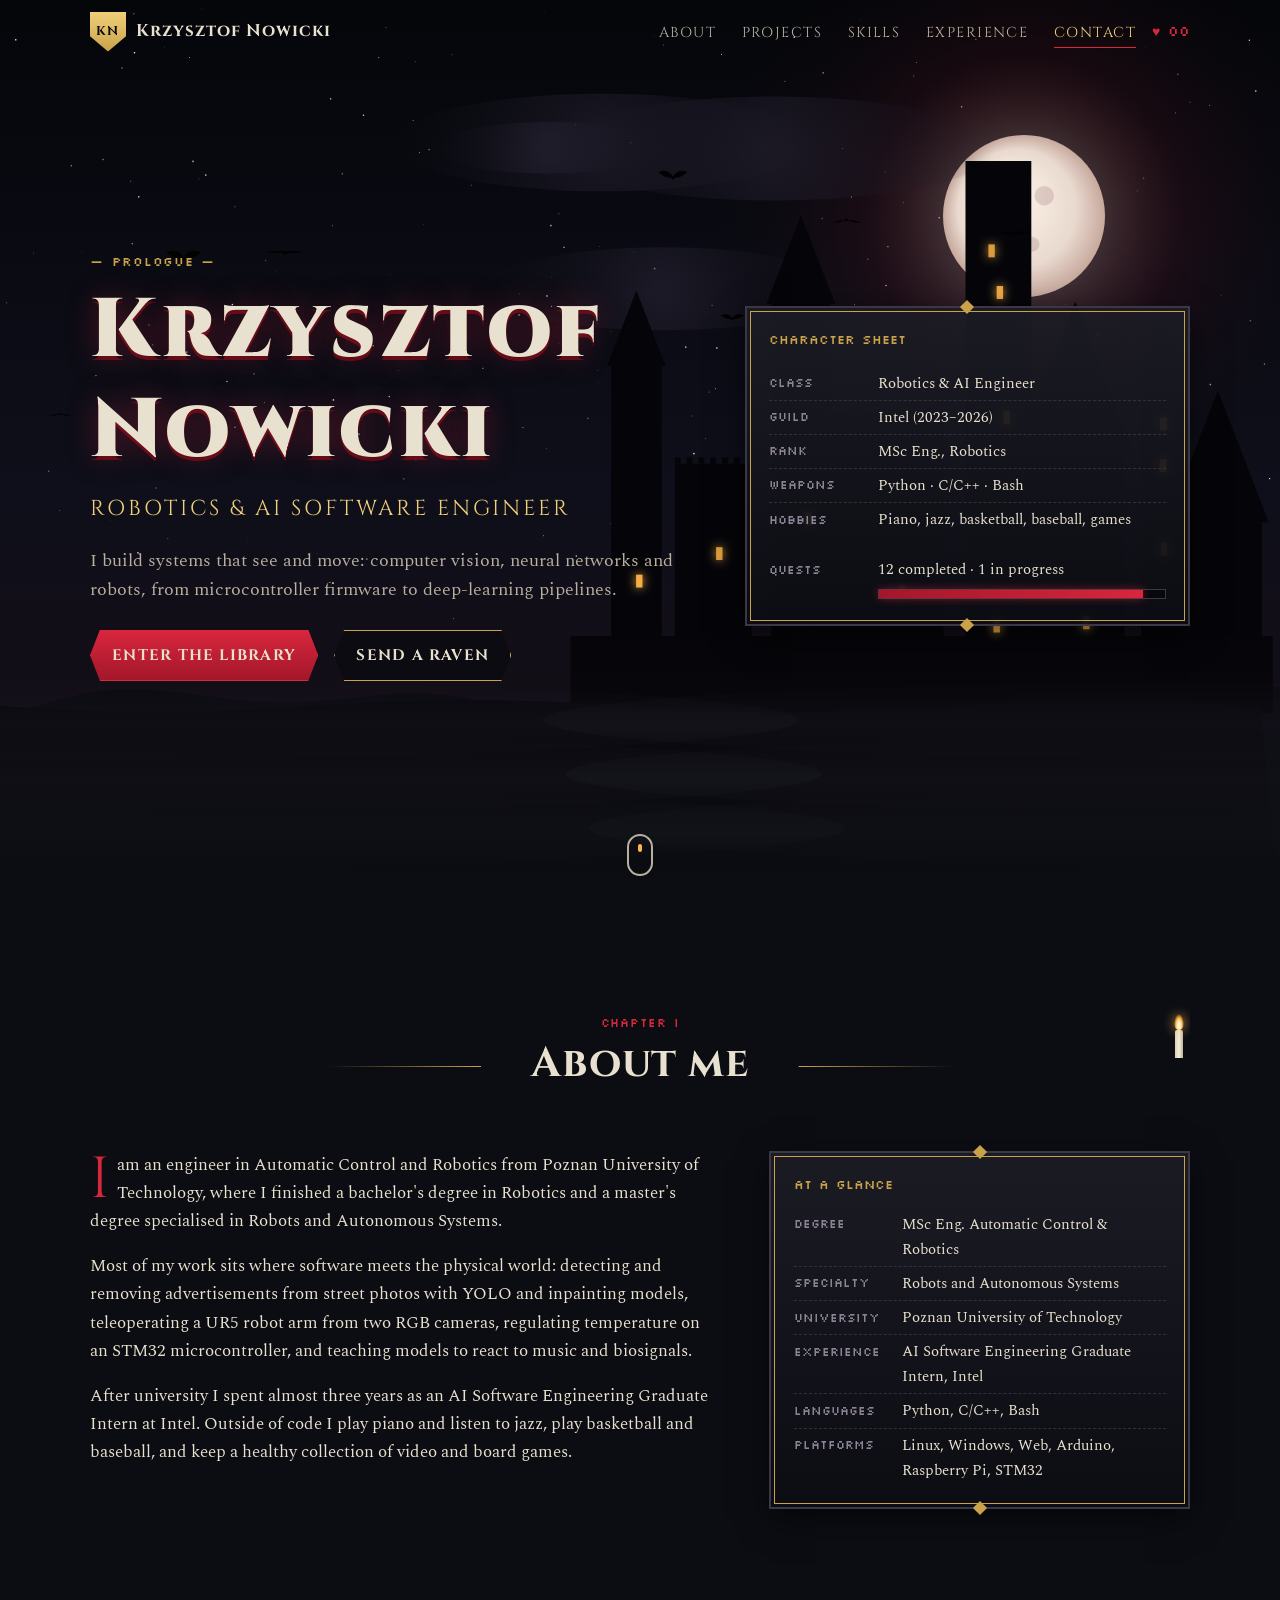
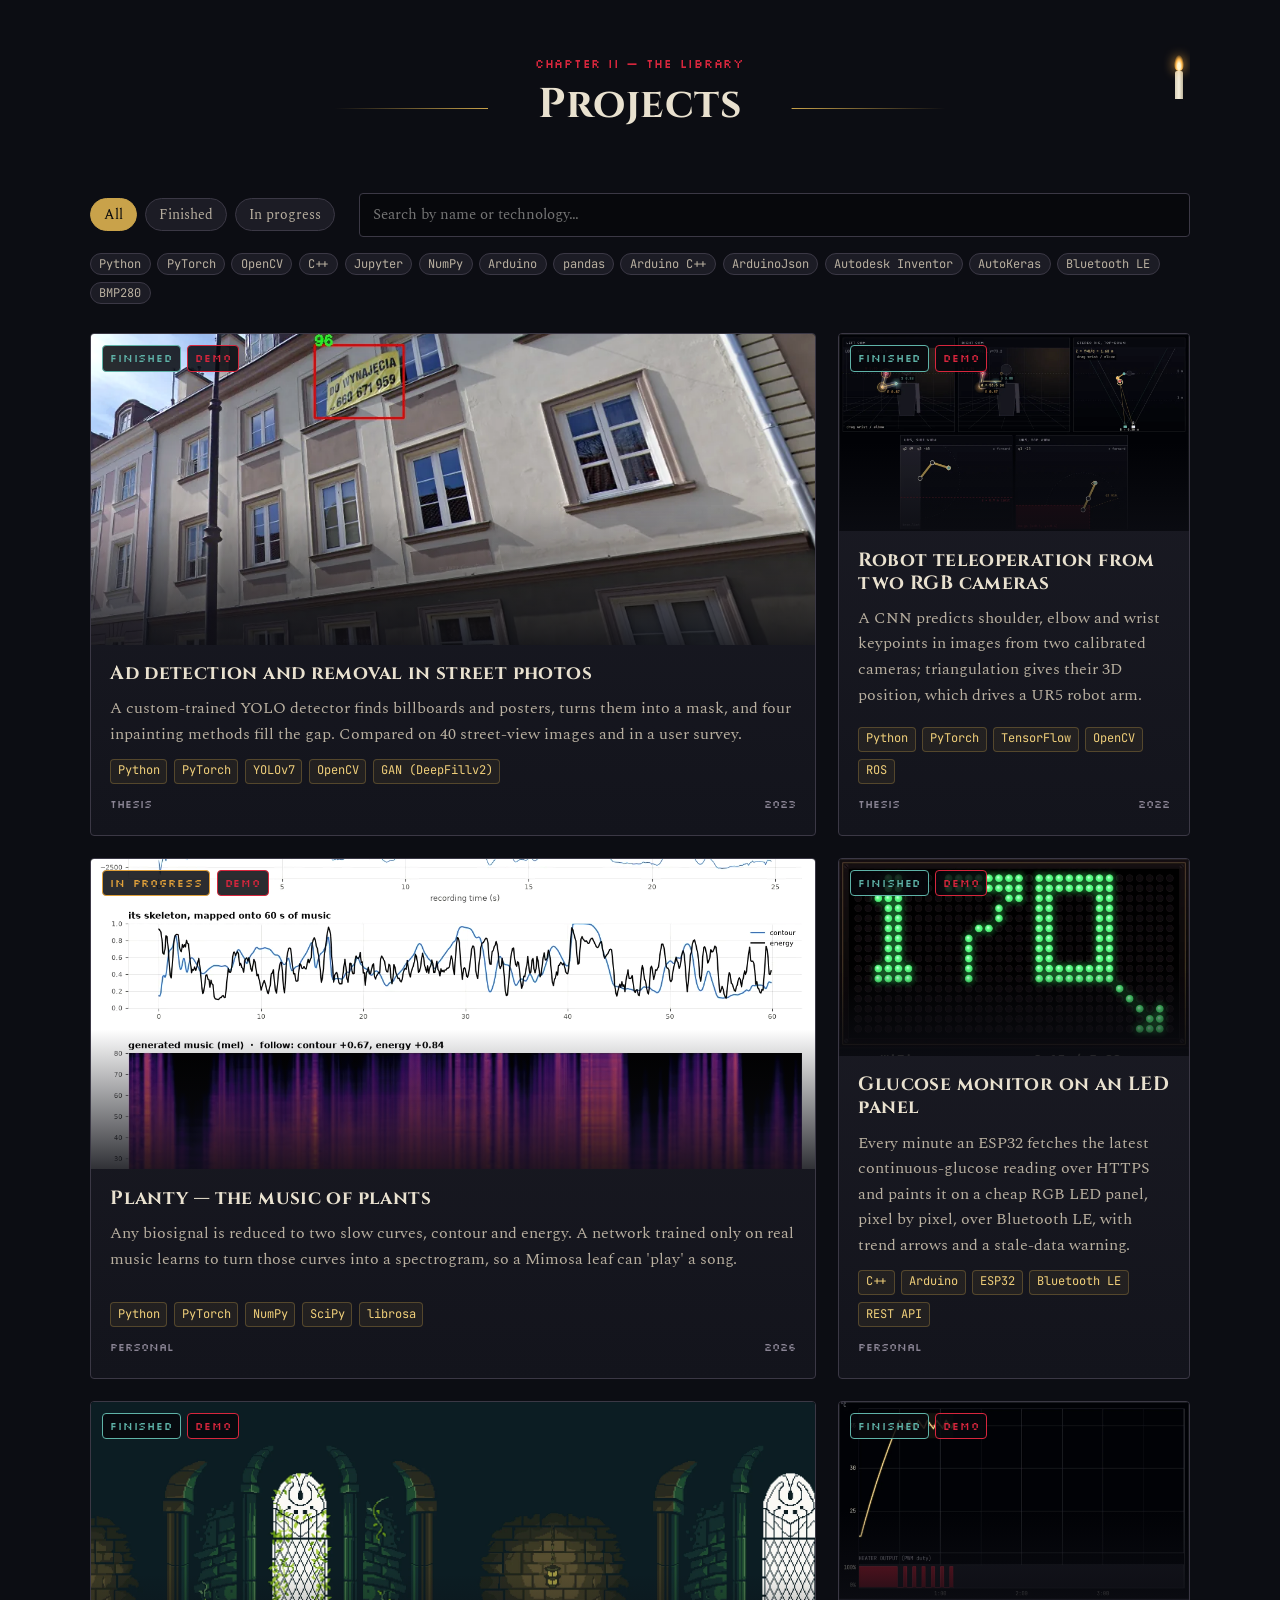
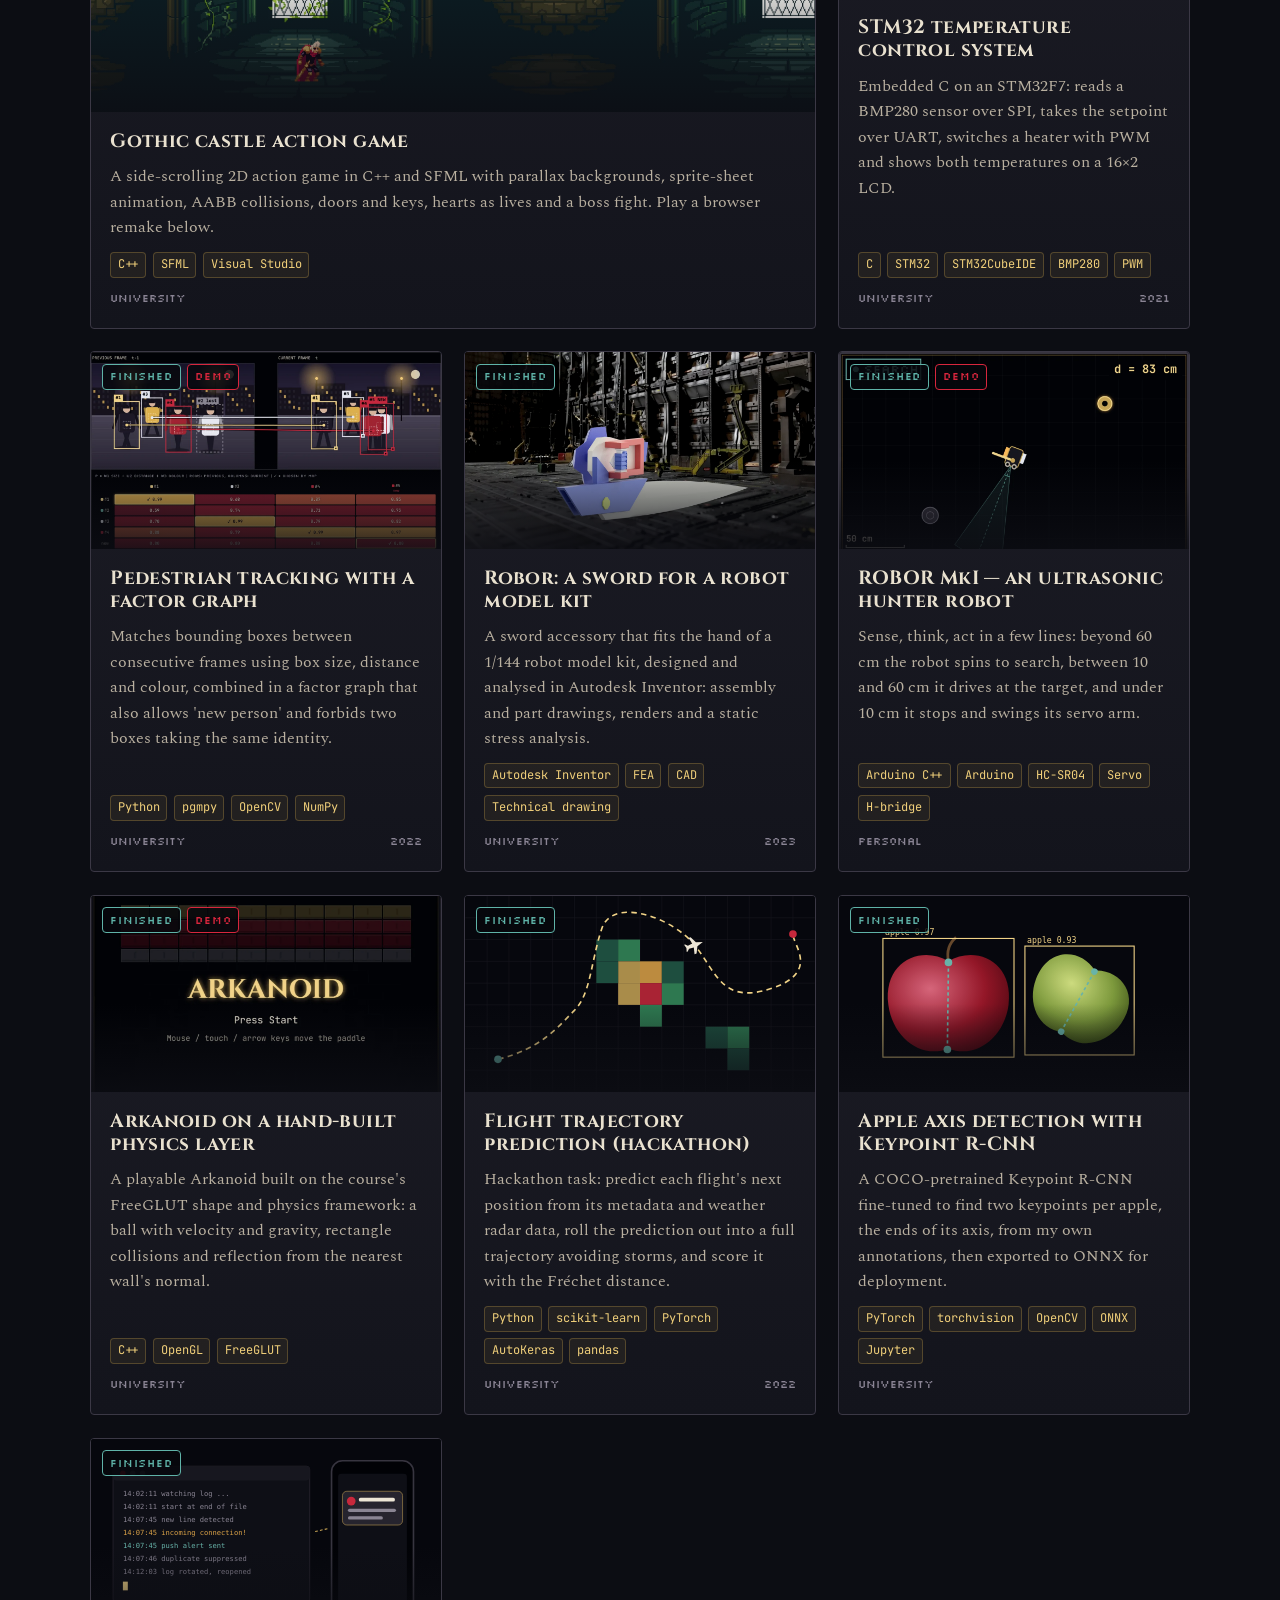
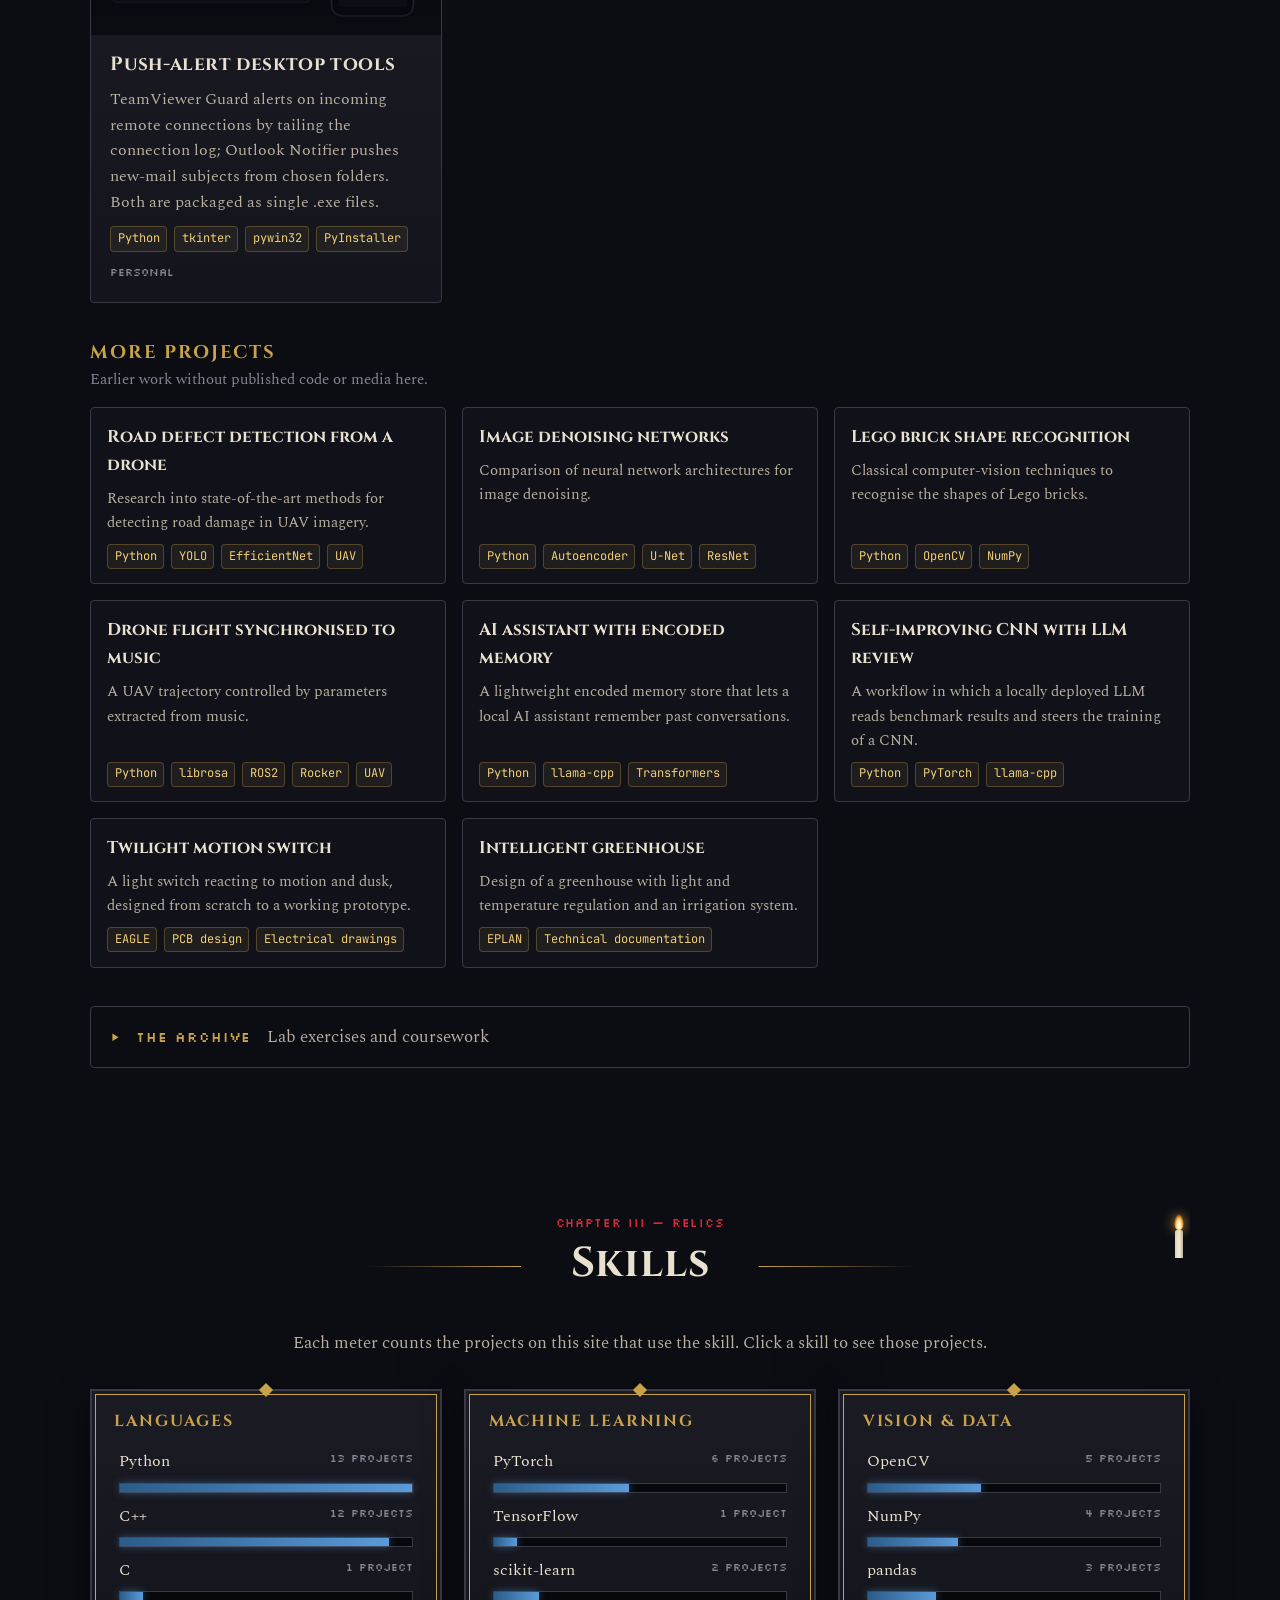
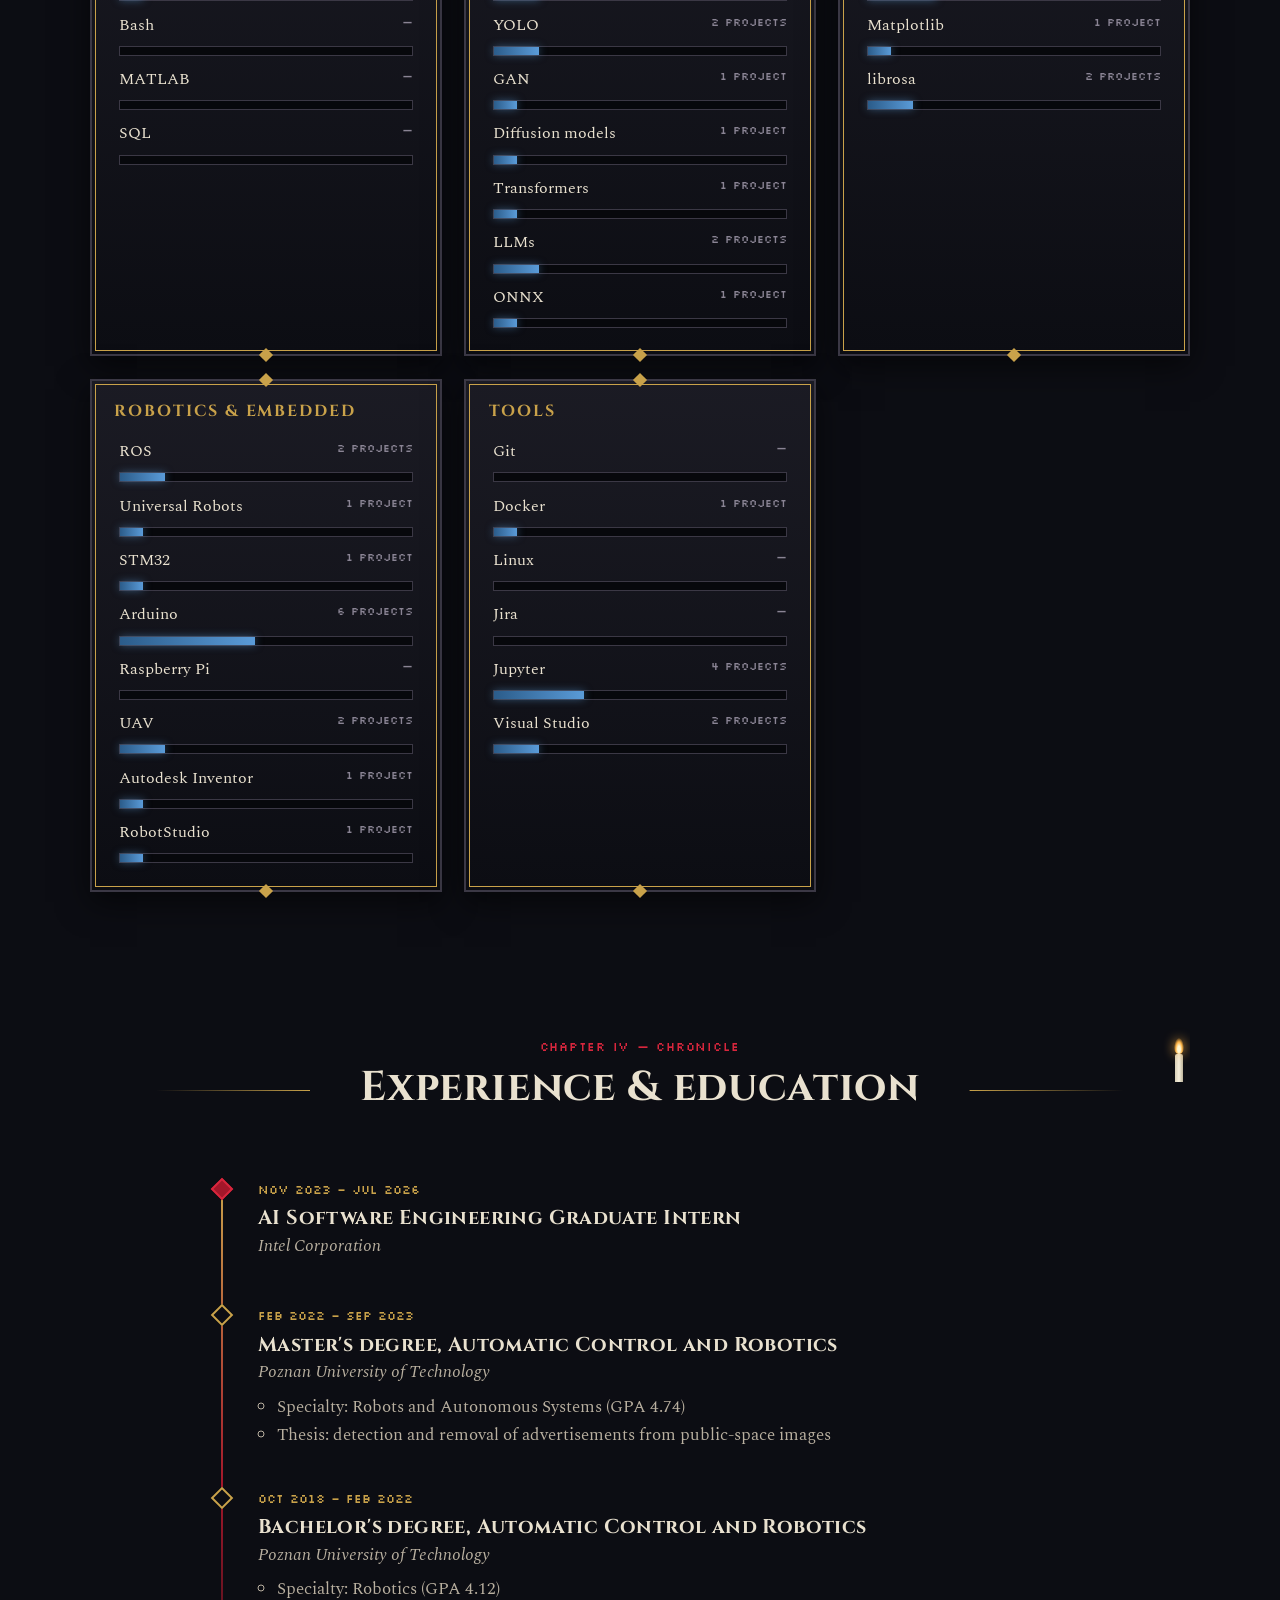
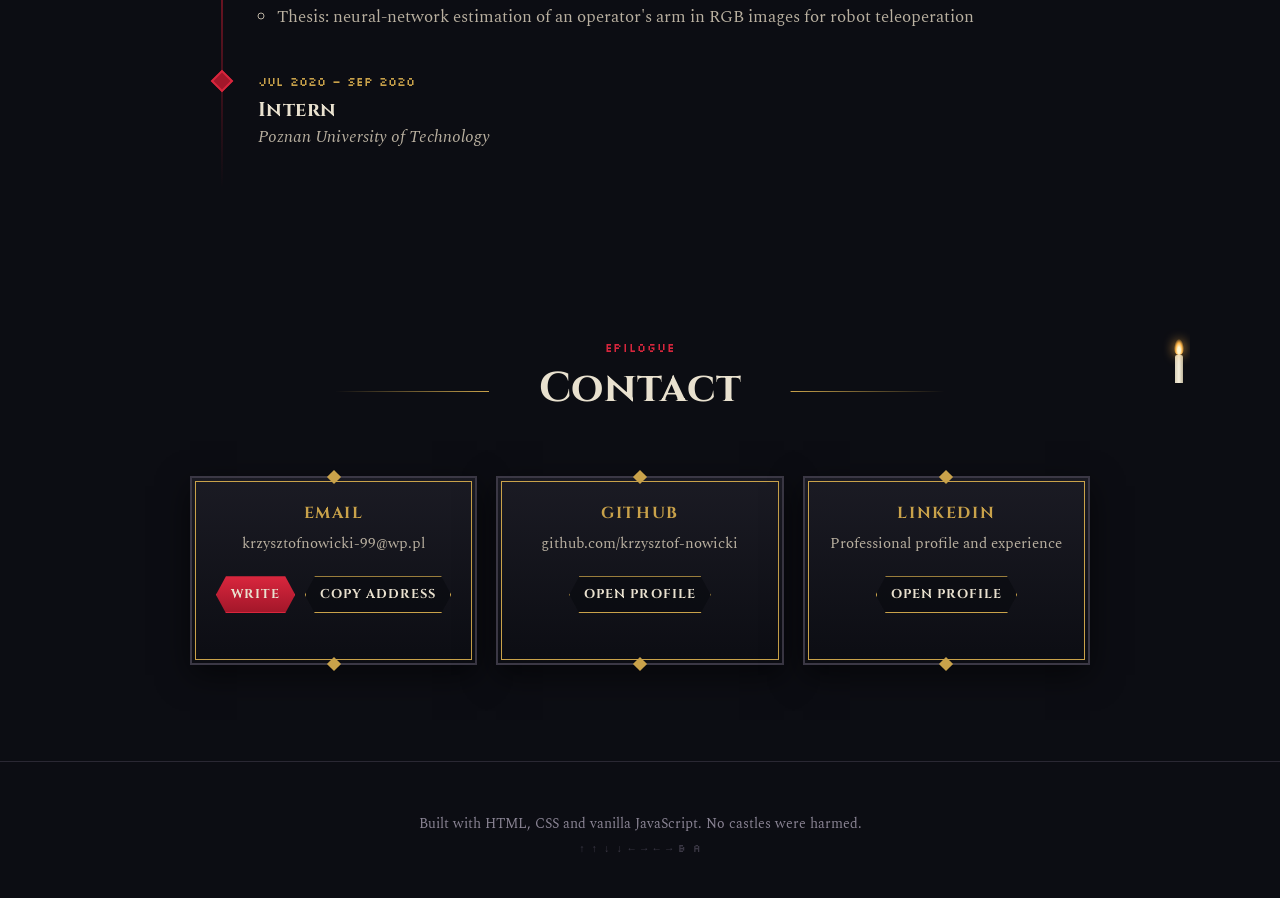
==== index.html @ 6381f5f5 "Build portfolio site: data-driven pages, gothic theme, 9 interactive demos Static HTML/CSS/vanilla J" ====
<!doctype html>
<html lang="en">
<head>
  <meta charset="utf-8">
  <meta name="viewport" content="width=device-width, initial-scale=1">
  <title>Krzysztof Nowicki — Portfolio</title>
  <meta name="description" content="Portfolio of Krzysztof Nowicki: robotics, computer vision and AI software projects.">
  <link rel="icon" href="assets/img/favicon.svg" type="image/svg+xml">
  <link rel="preconnect" href="https://fonts.googleapis.com">
  <link rel="preconnect" href="https://fonts.gstatic.com" crossorigin>
  <link href="https://fonts.googleapis.com/css2?family=Cinzel:wght@500;700;900&family=Spectral:ital,wght@0,400;0,600;1,400&family=JetBrains+Mono:wght@400;600&family=Silkscreen&display=swap" rel="stylesheet">
  <link rel="stylesheet" href="css/style.css">
</head>
<body>
  <a class="skip-link" href="#main">Skip to content</a>

  <header class="site-header" id="top">
    <nav class="nav" aria-label="Main">
      <a class="nav__brand" href="#top" aria-label="Home"><span class="crest" aria-hidden="true">KN</span><span class="nav__name"></span></a>
      <button class="nav__toggle" aria-expanded="false" aria-controls="nav-menu" aria-label="Open menu"><span></span><span></span><span></span></button>
      <ul class="nav__menu" id="nav-menu">
        <li><a href="#about">About</a></li>
        <li><a href="#projects">Projects</a></li>
        <li><a href="#skills">Skills</a></li>
        <li><a href="#chronicle">Experience</a></li>
        <li><a href="#contact">Contact</a></li>
      </ul>
      <div class="hud-hearts" title="Candles broken — find them around the castle" aria-live="polite"><span class="pixel">♥</span> <span class="hud-hearts__count">00</span></div>
    </nav>
  </header>

  <main id="main">
    <section class="hero" aria-labelledby="hero-title">
      <canvas class="hero__canvas" aria-hidden="true"></canvas>
      <div class="hero__content">
        <p class="pixel hero__kicker">— Prologue —</p>
        <h1 id="hero-title" class="hero__title"></h1>
        <p class="hero__role"></p>
        <p class="hero__lead"></p>
        <div class="hero__actions">
          <a class="btn btn--blood" href="#projects">Enter the library</a>
          <a class="btn btn--ghost" href="#contact">Send a raven</a>
        </div>
      </div>
      <aside class="status-window hero__status" aria-label="Character sheet"></aside>
      <a class="hero__scroll" href="#about" aria-label="Scroll to About"><span></span></a>
    </section>

    <section class="section" id="about" aria-labelledby="about-title">
      <header class="section__head">
        <p class="pixel section__kicker">Chapter I</p>
        <h2 id="about-title">About me</h2>
        <button class="candle" type="button" aria-label="Break the candle"></button>
      </header>
      <div class="about">
        <div class="about__text"></div>
        <dl class="about__facts status-window"></dl>
      </div>
    </section>

    <section class="section" id="projects" aria-labelledby="projects-title">
      <header class="section__head">
        <p class="pixel section__kicker">Chapter II — The Library</p>
        <h2 id="projects-title">Projects</h2>
        <button class="candle" type="button" aria-label="Break the candle"></button>
      </header>
      <div class="filters" role="toolbar" aria-label="Filter projects">
        <div class="filters__group" data-filter="status">
          <button type="button" class="chip is-active" data-value="all" aria-pressed="true">All</button>
          <button type="button" class="chip" data-value="finished" aria-pressed="false">Finished</button>
          <button type="button" class="chip" data-value="wip" aria-pressed="false">In progress</button>
        </div>
        <label class="filters__search"><span class="sr-only">Search projects</span><input type="search" placeholder="Search by name or technology…" autocomplete="off"></label>
        <div class="filters__tags" aria-label="Filter by technology"></div>
      </div>
      <p class="filters__empty" hidden>No project matches — try another spell.</p>
      <div class="project-grid" aria-live="polite"></div>

      <details class="archive">
        <summary><span class="pixel">The Archive</span> Lab exercises and coursework</summary>
        <p class="archive__note">Smaller exercises from university labs and courses. Kept for completeness, not as showcases.</p>
        <ul class="archive__list"></ul>
      </details>
    </section>

    <section class="section" id="skills" aria-labelledby="skills-title">
      <header class="section__head">
        <p class="pixel section__kicker">Chapter III — Relics</p>
        <h2 id="skills-title">Skills</h2>
        <button class="candle" type="button" aria-label="Break the candle"></button>
      </header>
      <p class="section__intro">Each meter counts the projects on this site that use the skill. Click a skill to see those projects.</p>
      <div class="skills"></div>
    </section>

    <section class="section" id="chronicle" aria-labelledby="chronicle-title">
      <header class="section__head">
        <p class="pixel section__kicker">Chapter IV — Chronicle</p>
        <h2 id="chronicle-title">Experience &amp; education</h2>
        <button class="candle" type="button" aria-label="Break the candle"></button>
      </header>
      <ol class="timeline"></ol>
    </section>

    <section class="section section--contact" id="contact" aria-labelledby="contact-title">
      <header class="section__head">
        <p class="pixel section__kicker">Epilogue</p>
        <h2 id="contact-title">Contact</h2>
        <button class="candle" type="button" aria-label="Break the candle"></button>
      </header>
      <div class="contact"></div>
    </section>
  </main>

  <footer class="site-footer">
    <p>Built with HTML, CSS and vanilla JavaScript. No castles were harmed.</p>
    <p class="pixel site-footer__hint">↑ ↑ ↓ ↓ ← → ← → B A</p>
  </footer>

  <script src="data/profile.js"></script>
  <script src="data/projects.js"></script>
  <script src="js/common.js"></script>
  <script src="js/hero.js"></script>
  <script src="js/main.js"></script>
</body>
</html>
---- css/style.css ----
/* ==========================================================================
   Portfolio — gothic night theme
   Tokens first; every colour used below comes from here.
   ========================================================================== */
:root {
  color-scheme: dark;
  --night-0: #07080c;
  --night-1: #0c0d13;
  --night-2: #13141c;
  --stone-1: #1c1c25;
  --stone-2: #2a2833;
  --stone-3: #3b3845;
  --parchment: #e9e1cf;
  --parchment-dim: #b9b0a0;
  --ash: #8a8494;
  --blood: #a3172a;
  --blood-bright: #d8263d;
  --blood-deep: #5c0b16;
  --gold: #c9a24a;
  --gold-bright: #f0cf7a;
  --candle: #ffb547;
  --moon: #dfe3ee;
  --teal: #5fb3a8;           /* status "finished" and success states */
  --amber: #e0a03a;          /* status "in progress" */

  --font-display: "Cinzel", "Trajan Pro", Georgia, serif;
  --font-body: "Spectral", Georgia, "Times New Roman", serif;
  --font-mono: "JetBrains Mono", Consolas, "Courier New", monospace;
  --font-pixel: "Silkscreen", "Courier New", monospace;

  --radius: 4px;
  --gutter: clamp(16px, 4vw, 40px);
  --maxw: 1180px;
  --shadow: 0 10px 30px rgba(0, 0, 0, .55);
  --frame: 1px solid var(--stone-3);
  --header-h: 64px;
}

*, *::before, *::after { box-sizing: border-box; }
html { scroll-behavior: smooth; scroll-padding-top: calc(var(--header-h) + 12px); -webkit-text-size-adjust: 100%; }
@media (prefers-reduced-motion: reduce) { html { scroll-behavior: auto; } *, *::before, *::after { animation-duration: .01ms !important; animation-iteration-count: 1 !important; transition-duration: .01ms !important; } }

body {
  margin: 0;
  background: var(--night-1);
  background-image:
    radial-gradient(ellipse at 50% -10%, rgba(163, 23, 42, .10), transparent 60%),
    linear-gradient(180deg, var(--night-0), var(--night-1) 30%, var(--night-2));
  background-attachment: fixed;
  color: var(--parchment);
  font-family: var(--font-body);
  font-size: 1.0625rem;
  line-height: 1.65;
  overflow-x: hidden;
}
img { max-width: 100%; display: block; }
a { color: var(--gold-bright); text-decoration-color: rgba(240, 207, 122, .4); text-underline-offset: 3px; }
a:hover { color: var(--candle); }
:focus-visible { outline: 2px solid var(--candle); outline-offset: 3px; }
h1, h2, h3 { font-family: var(--font-display); font-weight: 700; line-height: 1.2; letter-spacing: .02em; margin: 0 0 .5em; }
h2 { font-size: clamp(1.8rem, 4vw, 2.6rem); }
h3 { font-size: 1.25rem; }
p { margin: 0 0 1em; }
.pixel { font-family: var(--font-pixel); letter-spacing: .06em; }
.sr-only { position: absolute; width: 1px; height: 1px; overflow: hidden; clip: rect(0 0 0 0); white-space: nowrap; }
.skip-link { position: absolute; left: -999px; top: 8px; z-index: 100; background: var(--gold); color: var(--night-0); padding: 8px 12px; }
.skip-link:focus { left: 8px; }

/* ---------- Buttons & chips ---------- */
.btn {
  display: inline-flex; align-items: center; gap: .5em;
  font-family: var(--font-display); font-weight: 700; font-size: .95rem; letter-spacing: .08em; text-transform: uppercase;
  padding: .8em 1.4em; border: 1px solid var(--gold); color: var(--parchment); text-decoration: none;
  background: transparent; cursor: pointer; position: relative;
  clip-path: polygon(10px 0, calc(100% - 10px) 0, 100% 50%, calc(100% - 10px) 100%, 10px 100%, 0 50%);
  transition: background .2s, color .2s, transform .15s;
}
.btn:hover { transform: translateY(-1px); color: var(--night-0); background: var(--gold-bright); }
.btn--blood { background: linear-gradient(180deg, var(--blood-bright), var(--blood)); border-color: var(--blood-bright); }
.btn--blood:hover { background: var(--blood-bright); color: var(--parchment); box-shadow: 0 0 24px rgba(216, 38, 61, .5); }
.btn--ghost { background: rgba(7, 8, 12, .5); }
.btn--small { font-size: .8rem; padding: .55em 1.1em; }
.btn[disabled] { opacity: .5; cursor: not-allowed; transform: none; }

.chip {
  font-family: var(--font-body); font-size: .9rem; color: var(--parchment-dim);
  background: var(--stone-1); border: var(--frame); border-radius: 999px; padding: .3em .9em; cursor: pointer;
  transition: color .15s, border-color .15s, background .15s;
}
.chip:hover { color: var(--parchment); border-color: var(--gold); }
.chip.is-active { color: var(--night-0); background: var(--gold); border-color: var(--gold); }

.tag-list { list-style: none; display: flex; flex-wrap: wrap; gap: .4em; padding: 0; margin: 0; }
.tag { font-family: var(--font-mono); font-size: .75rem; color: var(--gold-bright); background: rgba(201, 162, 74, .08); border: 1px solid rgba(201, 162, 74, .3); padding: .15em .55em; border-radius: var(--radius); }

.badge { font-family: var(--font-pixel); font-size: .7rem; letter-spacing: .08em; padding: .25em .6em; border-radius: var(--radius); border: 1px solid currentColor; text-transform: uppercase; display: inline-block; }
.badge--finished { color: var(--teal); }
.badge--wip { color: var(--amber); }
.badge--kind { color: var(--parchment-dim); }
.badge--demo { color: var(--blood-bright); }

/* ---------- Header / nav ---------- */
.site-header {
  position: fixed; inset: 0 0 auto 0; z-index: 50; height: var(--header-h);
  transition: background .3s, border-color .3s; border-bottom: 1px solid transparent;
}
.site-header.is-scrolled, .site-header--solid { background: rgba(7, 8, 12, .88); backdrop-filter: blur(8px); border-bottom-color: var(--stone-2); }
.nav { max-width: var(--maxw); margin: 0 auto; height: 100%; padding: 0 var(--gutter); display: flex; align-items: center; gap: 1rem; }
.nav__brand { display: flex; align-items: center; gap: .6rem; text-decoration: none; color: var(--parchment); font-family: var(--font-display); font-weight: 700; letter-spacing: .06em; margin-right: auto; }
.crest {
  width: 36px; height: 40px; display: grid; place-items: center; font-size: .8rem; color: var(--night-0);
  background: linear-gradient(180deg, var(--gold-bright), var(--gold)); clip-path: polygon(0 0, 100% 0, 100% 62%, 50% 100%, 0 62%);
}
.nav__menu { list-style: none; display: flex; gap: 1.6rem; margin: 0; padding: 0; }
.nav__menu a { color: var(--parchment-dim); text-decoration: none; font-family: var(--font-display); font-size: .9rem; letter-spacing: .1em; text-transform: uppercase; padding: .4em 0; border-bottom: 1px solid transparent; }
.nav__menu a:hover, .nav__menu a.is-current { color: var(--gold-bright); border-bottom-color: var(--blood-bright); }
.nav__toggle { display: none; background: none; border: 0; width: 44px; height: 44px; padding: 10px; cursor: pointer; }
.nav__toggle span { display: block; height: 2px; background: var(--parchment); margin: 6px 0; transition: transform .2s, opacity .2s; }
.nav__toggle[aria-expanded="true"] span:nth-child(1) { transform: translateY(8px) rotate(45deg); }
.nav__toggle[aria-expanded="true"] span:nth-child(2) { opacity: 0; }
.nav__toggle[aria-expanded="true"] span:nth-child(3) { transform: translateY(-8px) rotate(-45deg); }
.hud-hearts { font-size: .85rem; color: var(--blood-bright); font-family: var(--font-pixel); white-space: nowrap; }
.hud-hearts.is-bump { animation: bump .35s ease; }
@keyframes bump { 50% { transform: scale(1.35); } }

@media (max-width: 820px) {
  .nav__toggle { display: block; order: 3; }
  .hud-hearts { order: 2; }
  .nav__menu {
    position: fixed; top: var(--header-h); left: 0; right: 0; flex-direction: column; gap: 0;
    background: rgba(7, 8, 12, .97); border-bottom: 1px solid var(--stone-2); padding: .5rem var(--gutter) 1rem;
    transform: translateY(-120%); visibility: hidden; transition: transform .25s, visibility .25s;
  }
  .nav__menu.is-open { transform: none; visibility: visible; }
  .nav__menu a { display: block; padding: .8em 0; border-bottom: 1px solid var(--stone-2); }
}

/* ---------- Hero ---------- */
.hero { position: relative; min-height: 100vh; min-height: 100svh; display: grid; grid-template-columns: minmax(0, 1.4fr) minmax(0, 1fr); align-items: center; gap: 2rem; padding: calc(var(--header-h) + 2rem) max(var(--gutter), calc((100vw - var(--maxw)) / 2 + var(--gutter))) 4rem; overflow: hidden; isolation: isolate; }
.hero__canvas { position: absolute; inset: 0; width: 100%; height: 100%; z-index: -1; }
.hero::after { content: ""; position: absolute; inset: auto 0 0 0; height: 30%; background: linear-gradient(180deg, transparent, var(--night-1)); z-index: -1; pointer-events: none; }
.hero__kicker { color: var(--gold); font-size: .8rem; margin-bottom: .6rem; }
.hero__title { font-size: clamp(2.6rem, 7vw, 5.2rem); font-weight: 900; letter-spacing: .04em; margin: 0; color: var(--parchment); text-shadow: 0 0 30px rgba(216, 38, 61, .35), 0 4px 0 var(--blood-deep); }
.hero__role { font-family: var(--font-display); color: var(--gold-bright); font-size: clamp(1rem, 2.2vw, 1.35rem); letter-spacing: .14em; text-transform: uppercase; margin: .6rem 0 1.2rem; }
.hero__lead { max-width: 38em; color: var(--parchment-dim); font-size: 1.1rem; }
.hero__actions { display: flex; flex-wrap: wrap; gap: 1rem; margin-top: 1.6rem; }
.hero__scroll { position: absolute; left: 50%; bottom: 24px; width: 26px; height: 42px; border: 2px solid var(--parchment-dim); border-radius: 14px; transform: translateX(-50%); }
.hero__scroll span { position: absolute; left: 50%; top: 8px; width: 4px; height: 8px; margin-left: -2px; background: var(--candle); border-radius: 2px; animation: scrollhint 1.8s infinite; }
@keyframes scrollhint { 0% { opacity: 0; transform: translateY(0); } 40% { opacity: 1; } 100% { opacity: 0; transform: translateY(14px); } }
@media (max-width: 900px) { .hero { grid-template-columns: 1fr; padding-bottom: 5rem; } .hero__status { max-width: 420px; } }

/* ---------- Status window (RPG panel) ---------- */
.status-window {
  position: relative; background: linear-gradient(180deg, rgba(28, 28, 37, .92), rgba(12, 13, 19, .95));
  border: 2px solid var(--stone-3); outline: 1px solid var(--gold); outline-offset: -6px; padding: 1.3rem 1.4rem; box-shadow: var(--shadow);
}
.status-window::before, .status-window::after { content: ""; position: absolute; width: 10px; height: 10px; background: var(--gold); transform: rotate(45deg); }
.status-window::before { top: -6px; left: calc(50% - 5px); }
.status-window::after { bottom: -6px; left: calc(50% - 5px); }
.status-window__title { font-family: var(--font-pixel); font-size: .8rem; color: var(--gold); margin: 0 0 .8rem; text-transform: uppercase; }
.stat-row { display: grid; grid-template-columns: 6.5em 1fr; gap: .6rem; font-size: .95rem; padding: .25rem 0; border-bottom: 1px dashed rgba(59, 56, 69, .8); }
.stat-row:last-child { border-bottom: 0; }
.stat-row dt, .stat-row .k { font-family: var(--font-pixel); font-size: .72rem; color: var(--ash); text-transform: uppercase; padding-top: .2em; }
.stat-row dd, .stat-row .v { margin: 0; color: var(--parchment); }
.bar { display: block; height: 10px; background: var(--night-0); border: 1px solid var(--stone-3); position: relative; margin-top: .45em; }
.bar > i { position: absolute; inset: 0 auto 0 0; background: linear-gradient(90deg, var(--blood), var(--blood-bright)); box-shadow: 0 0 8px rgba(216, 38, 61, .6); }
.bar--mp > i { background: linear-gradient(90deg, #2b5c8a, #5a9bd8); box-shadow: 0 0 8px rgba(90, 155, 216, .5); }

/* ---------- Sections ---------- */
.section { max-width: var(--maxw); margin: 0 auto; padding: clamp(4rem, 9vw, 7rem) var(--gutter) 2rem; }
.section__head { position: relative; text-align: center; margin-bottom: 2.6rem; }
.section__head h2 { display: inline-block; position: relative; padding: 0 1.2em; }
.section__head h2::before, .section__head h2::after { content: ""; position: absolute; top: 55%; width: clamp(30px, 12vw, 160px); height: 1px; background: linear-gradient(90deg, transparent, var(--gold)); }
.section__head h2::before { right: 100%; }
.section__head h2::after { left: 100%; transform: scaleX(-1); }
.section__head { overflow-x: clip; }
@media (max-width: 600px) { .section__head h2 { padding: 0; } .section__head h2::before, .section__head h2::after { display: none; } }
.section__kicker { color: var(--blood-bright); font-size: .78rem; margin: 0 0 .4rem; text-transform: uppercase; }
.section__intro { text-align: center; color: var(--parchment-dim); max-width: 44em; margin: -1.4rem auto 2rem; }

/* ---------- Candles (easter egg) ---------- */
.candle { position: absolute; right: 0; top: 0; width: 22px; height: 46px; border: 0; padding: 0; background: none; cursor: pointer; }
.candle::before { content: ""; position: absolute; left: 7px; bottom: 0; width: 8px; height: 28px; background: linear-gradient(90deg, #d8cfb8, #f6efdc 50%, #bdb39b); border-radius: 2px 2px 0 0; }
.candle::after { content: ""; position: absolute; left: 6px; bottom: 28px; width: 10px; height: 16px; background: radial-gradient(ellipse at 50% 70%, #fff6d0 0 20%, var(--candle) 45%, rgba(255, 120, 30, .0) 72%); border-radius: 50% 50% 45% 45%; animation: flicker 1.4s infinite alternate; filter: drop-shadow(0 0 6px var(--candle)); }
.candle.is-broken { pointer-events: none; animation: candlebreak .5s forwards; }
@keyframes flicker { 0% { transform: scale(1) rotate(-2deg); opacity: .9; } 50% { transform: scale(1.08, .95) rotate(2deg); } 100% { transform: scale(.95, 1.06) rotate(-1deg); opacity: 1; } }
@keyframes candlebreak { to { opacity: 0; transform: translateY(10px) rotate(25deg); } }
.heart-drop { position: fixed; z-index: 90; color: var(--blood-bright); font-family: var(--font-pixel); font-size: 1.2rem; pointer-events: none; animation: heartdrop 1s ease-out forwards; text-shadow: 0 0 8px var(--blood-bright); }
@keyframes heartdrop { 0% { transform: translateY(0) scale(.5); opacity: 0; } 30% { transform: translateY(-30px) scale(1.2); opacity: 1; } 100% { transform: translateY(20px) scale(1); opacity: 0; } }
@media (max-width: 600px) { .candle { display: none; } }

/* ---------- About ---------- */
.about { display: grid; grid-template-columns: minmax(0, 1.5fr) minmax(0, 1fr); gap: clamp(1.5rem, 4vw, 3rem); align-items: start; }
.about__text p:first-child::first-letter { font-family: var(--font-display); font-size: 3.4em; float: left; line-height: .9; padding: .05em .12em 0 0; color: var(--blood-bright); }
.about__facts { margin: 0; }
@media (max-width: 820px) { .about { grid-template-columns: 1fr; } }

/* ---------- Filters ---------- */
.filters { display: grid; grid-template-columns: auto 1fr; gap: 1rem 1.5rem; align-items: center; margin-bottom: 1.8rem; }
.filters__group { display: flex; flex-wrap: wrap; gap: .5rem; }
.filters__search input { width: 100%; font: inherit; font-size: .95rem; color: var(--parchment); background: var(--night-0); border: var(--frame); padding: .55em .9em; border-radius: var(--radius); }
.filters__search input:focus { border-color: var(--gold); outline: none; box-shadow: 0 0 0 3px rgba(201, 162, 74, .2); }
.filters__tags { grid-column: 1 / -1; display: flex; flex-wrap: wrap; gap: .4rem; }
.filters__tags .chip { font-family: var(--font-mono); font-size: .75rem; padding: .2em .7em; }
.filters__empty { text-align: center; color: var(--parchment-dim); font-style: italic; }
@media (max-width: 700px) { .filters { grid-template-columns: 1fr; } }

/* ---------- Project cards ---------- */
.project-grid { display: grid; grid-template-columns: repeat(auto-fill, minmax(min(100%, 320px), 1fr)); grid-auto-flow: row dense; gap: 1.4rem; }
.card {
  position: relative; display: flex; flex-direction: column; background: linear-gradient(180deg, var(--stone-1), var(--night-2));
  border: var(--frame); border-radius: var(--radius); overflow: hidden; transition: transform .25s, border-color .25s, box-shadow .25s;
}
.card:hover, .card:focus-within { transform: translateY(-4px); border-color: var(--gold); box-shadow: 0 14px 34px rgba(0, 0, 0, .6), 0 0 0 1px rgba(201, 162, 74, .25); }
.card__media { aspect-ratio: 16 / 9; background: var(--night-0); overflow: hidden; position: relative; }
.card__media img { width: 100%; height: 100%; object-fit: cover; transition: transform .5s, filter .5s; filter: saturate(.85) contrast(1.05); }
.card:hover .card__media img { transform: scale(1.05); filter: none; }
.card__media::after { content: ""; position: absolute; inset: 0; background: linear-gradient(180deg, transparent 55%, rgba(12, 13, 19, .85)); }
.card__fallback { width: 100%; height: 100%; display: grid; place-items: center; font-family: var(--font-display); font-size: 2.6rem; color: var(--stone-3); background: repeating-linear-gradient(45deg, var(--night-0) 0 14px, var(--night-2) 14px 28px); }
.card__badges { position: absolute; top: .7rem; left: .7rem; z-index: 1; display: flex; gap: .4rem; flex-wrap: wrap; }
.card__badges .badge { background: rgba(7, 8, 12, .85); }
.card__body { padding: 1.1rem 1.2rem 1.3rem; display: flex; flex-direction: column; gap: .7rem; flex: 1; }
.card__title { margin: 0; font-size: 1.2rem; }
.card__title a { color: var(--parchment); text-decoration: none; }
.card__title a::after { content: ""; position: absolute; inset: 0; z-index: 2; }
.card__title a:hover { color: var(--gold-bright); }
.card__summary { color: var(--parchment-dim); font-size: .97rem; margin: 0; flex: 1; }
.card__meta { display: flex; justify-content: space-between; align-items: center; gap: .5rem; font-family: var(--font-pixel); font-size: .7rem; color: var(--ash); text-transform: uppercase; }
.card--featured { grid-column: span 2; }
.card--featured .card__media { aspect-ratio: 21 / 9; }
@media (max-width: 760px) { .card--featured { grid-column: auto; } .card--featured .card__media { aspect-ratio: 16 / 9; } }
.card.is-hidden { display: none; }

/* ---------- More projects (resume-only) ---------- */
.more-projects { margin-top: 2.4rem; }
.more-projects__title { font-size: 1.15rem; color: var(--gold); letter-spacing: .1em; text-transform: uppercase; margin-bottom: .2rem; }
.more-projects__note { color: var(--ash); font-size: .95rem; }
.more-projects__list { list-style: none; margin: 0; padding: 0; display: grid; grid-template-columns: repeat(auto-fill, minmax(min(100%, 300px), 1fr)); gap: 1rem; }
.more-projects__item { border: var(--frame); border-radius: var(--radius); background: rgba(19, 20, 28, .7); padding: .9rem 1rem; display: flex; flex-direction: column; gap: .5rem; }
.more-projects__item strong { font-family: var(--font-display); }
.more-projects__item p { margin: 0; color: var(--parchment-dim); font-size: .93rem; flex: 1; }
.more-projects__item.is-hidden { display: none; }

/* ---------- Archive ---------- */
.archive { margin-top: 2.4rem; border: var(--frame); border-radius: var(--radius); background: rgba(12, 13, 19, .6); }
.archive summary { cursor: pointer; padding: 1rem 1.2rem; color: var(--parchment-dim); list-style: none; display: flex; gap: 1rem; align-items: baseline; flex-wrap: wrap; }
.archive summary::-webkit-details-marker { display: none; }
.archive summary::before { content: "▸"; color: var(--gold); transition: transform .2s; }
.archive[open] summary::before { transform: rotate(90deg); }
.archive summary .pixel { color: var(--gold); font-size: .85rem; }
.archive__note { padding: 0 1.2rem; color: var(--ash); font-size: .95rem; }
.archive__list { list-style: none; margin: 0; padding: 0 1.2rem 1.2rem; display: grid; grid-template-columns: repeat(auto-fill, minmax(min(100%, 260px), 1fr)); gap: .8rem; }
.archive__item { border-left: 2px solid var(--blood); padding: .3rem .8rem; }
.archive__item a { color: var(--parchment); font-family: var(--font-display); font-weight: 700; text-decoration: none; }
.archive__item a:hover { color: var(--gold-bright); }
.archive__item p { margin: .2rem 0 0; color: var(--ash); font-size: .9rem; }

/* ---------- Skills ---------- */
.skills { display: grid; grid-template-columns: repeat(auto-fit, minmax(min(100%, 260px), 1fr)); gap: 1.4rem; }
.skill-group h3 { font-size: 1rem; color: var(--gold); letter-spacing: .12em; text-transform: uppercase; margin-bottom: .8rem; }
.skill { display: block; width: 100%; text-align: left; background: none; border: 0; padding: .35rem .3rem; color: var(--parchment); font: inherit; cursor: pointer; border-radius: var(--radius); }
.skill:hover, .skill[aria-expanded="true"] { background: rgba(201, 162, 74, .07); }
.skill__line { display: flex; justify-content: space-between; gap: .5rem; font-size: .97rem; }
.skill__count { font-family: var(--font-pixel); font-size: .7rem; color: var(--ash); }
.skill__projects { list-style: none; margin: .3rem 0 .6rem; padding: 0 0 0 .8rem; border-left: 1px solid var(--stone-3); font-size: .9rem; }
.skill__projects a { color: var(--parchment-dim); }
.skill__projects li.none { color: var(--ash); font-style: italic; }

/* ---------- Timeline ---------- */
.timeline { list-style: none; margin: 0 auto; padding: 0; max-width: 860px; position: relative; }
.timeline::before { content: ""; position: absolute; left: 11px; top: 6px; bottom: 6px; width: 2px; background: linear-gradient(180deg, var(--gold), var(--blood), transparent); }
.timeline__item { position: relative; padding: 0 0 2.2rem 3rem; }
.timeline__item::before { content: ""; position: absolute; left: 4px; top: 6px; width: 16px; height: 16px; background: var(--night-1); border: 2px solid var(--gold); transform: rotate(45deg); }
.timeline__item--work::before { background: var(--blood); border-color: var(--blood-bright); }
.timeline__when { font-family: var(--font-pixel); font-size: .75rem; color: var(--gold); text-transform: uppercase; }
.timeline__item h3 { margin: .2rem 0 .1rem; }
.timeline__where { color: var(--parchment-dim); margin: 0 0 .4rem; font-style: italic; }
.timeline__item ul { margin: .4rem 0 0; padding-left: 1.2rem; color: var(--parchment-dim); }

/* ---------- Contact ---------- */
.contact { display: grid; grid-template-columns: repeat(auto-fit, minmax(min(100%, 240px), 1fr)); gap: 1.2rem; max-width: 900px; margin: 0 auto; }
.contact__card { text-align: center; padding: 1.6rem 1.2rem; }
.contact__card h3 { font-size: 1rem; color: var(--gold); letter-spacing: .1em; text-transform: uppercase; }
.contact__card p { color: var(--parchment-dim); font-size: .95rem; word-break: break-word; }
.contact__card .btn { margin-top: .3rem; }
.copy-status { display: block; min-height: 1.4em; font-family: var(--font-pixel); font-size: .7rem; color: var(--teal); margin-top: .5rem; }

/* ---------- Footer ---------- */
.site-footer { text-align: center; color: var(--ash); font-size: .9rem; padding: 3rem var(--gutter) 2.4rem; border-top: 1px solid var(--stone-2); margin-top: 4rem; }
.site-footer p { margin: .2rem 0; }
.site-footer__hint { font-size: .65rem; color: var(--stone-3); }

/* ---------- Project page ---------- */
.project-page { max-width: var(--maxw); margin: 0 auto; padding: calc(var(--header-h) + 2rem) var(--gutter) 2rem; }
.back-link { display: inline-block; margin-bottom: 1.6rem; font-family: var(--font-display); letter-spacing: .06em; text-decoration: none; }
.project__badges { display: flex; gap: .5rem; flex-wrap: wrap; margin-bottom: .8rem; }
.project__title { font-size: clamp(2rem, 5vw, 3.4rem); font-weight: 900; }
.project__tagline { font-size: 1.2rem; color: var(--parchment-dim); font-style: italic; max-width: 46em; }
.project__links { display: flex; flex-wrap: wrap; gap: .8rem; margin-top: 1.2rem; }
.project__cover { margin: 2rem 0; border: var(--frame); background: var(--night-0); }
.project__cover img { width: 100%; max-height: 560px; object-fit: contain; }
.project__cover figcaption, .gallery figcaption { font-size: .88rem; color: var(--ash); padding: .5rem .8rem; font-style: italic; }
.project__body { display: grid; grid-template-columns: minmax(0, 1.6fr) minmax(0, 1fr); gap: clamp(1.5rem, 4vw, 3rem); align-items: start; }
.project__desc h2 { font-size: 1.4rem; margin-top: 1.6rem; }
.project__desc h2:first-child { margin-top: 0; }
.project__desc ul { padding-left: 1.2rem; }
.project__desc li { margin-bottom: .4rem; }
.project__facts .stat-row { grid-template-columns: 7em 1fr; }
.project__demo, .project__gallery, .project__code { margin-top: clamp(2.5rem, 6vw, 4rem); }
.project__demo h2, .project__gallery h2, .project__code h2 { font-size: 1.7rem; }
.project__demo h2 .section__kicker { display: block; }
.project__demo-note, .project__code-note { color: var(--parchment-dim); max-width: 50em; }
.project__pager { display: flex; justify-content: space-between; gap: 1rem; margin-top: 4rem; padding-top: 1.6rem; border-top: 1px solid var(--stone-2); flex-wrap: wrap; }
.project__pager a { text-decoration: none; font-family: var(--font-display); max-width: 48%; }
.project__pager small { display: block; font-family: var(--font-pixel); font-size: .68rem; color: var(--ash); text-transform: uppercase; }
.project__pager .next { text-align: right; margin-left: auto; }
@media (max-width: 820px) { .project__body { grid-template-columns: 1fr; } .project__pager a { max-width: 100%; } }
.not-found { text-align: center; padding: 6rem 0; }

/* ---------- Gallery & lightbox ---------- */
.gallery { display: grid; grid-template-columns: repeat(auto-fill, minmax(min(100%, 260px), 1fr)); gap: 1rem; }
.gallery figure { margin: 0; border: var(--frame); background: var(--night-0); }
.gallery button { display: block; width: 100%; padding: 0; border: 0; background: none; cursor: zoom-in; }
.gallery img { width: 100%; aspect-ratio: 4 / 3; object-fit: cover; transition: filter .3s; }
.gallery button:hover img { filter: brightness(1.12); }
.lightbox { position: fixed; inset: 0; z-index: 200; background: rgba(4, 4, 7, .94); display: grid; grid-template-columns: 60px minmax(0, 1fr) 60px; grid-template-rows: 1fr auto; align-items: center; padding: 2rem 1rem; }
.lightbox[hidden] { display: none; }
.lightbox__img { grid-column: 2; max-height: 82vh; margin: 0 auto; object-fit: contain; border: 1px solid var(--stone-3); }
.lightbox__caption { grid-column: 1 / -1; text-align: center; color: var(--parchment-dim); margin: 1rem 0 0; }
.lightbox button { background: none; border: 1px solid var(--stone-3); color: var(--parchment); font-size: 2rem; width: 48px; height: 48px; cursor: pointer; border-radius: 50%; }
.lightbox button:hover { border-color: var(--gold); color: var(--gold-bright); }
.lightbox__close { position: absolute; top: 1rem; right: 1rem; }
.lightbox__prev { grid-column: 1; }
.lightbox__next { grid-column: 3; }
@media (max-width: 600px) { .lightbox { grid-template-columns: 44px minmax(0, 1fr) 44px; padding: 1rem .3rem; } .lightbox button { width: 40px; height: 40px; font-size: 1.5rem; } }

/* ---------- Code blocks ---------- */
.code-block { border: var(--frame); background: #0a0a0f; border-radius: var(--radius); overflow: hidden; box-shadow: var(--shadow); }
.code-block__bar { display: flex; justify-content: space-between; align-items: center; gap: .6rem; padding: .5rem .9rem; background: var(--stone-1); border-bottom: var(--frame); font-family: var(--font-mono); font-size: .78rem; color: var(--ash); }
.code-block__bar .dots { display: inline-flex; gap: 6px; }
.code-block__bar .dots i { width: 10px; height: 10px; border-radius: 50%; background: var(--stone-3); }
.code-block__bar .dots i:first-child { background: var(--blood); }
.code-block__copy { font-family: var(--font-pixel); font-size: .68rem; background: none; border: 1px solid var(--stone-3); color: var(--parchment-dim); padding: .25em .7em; cursor: pointer; border-radius: var(--radius); }
.code-block__copy:hover { border-color: var(--gold); color: var(--gold-bright); }
.code-block pre { margin: 0; padding: 1rem 1.1rem; overflow-x: auto; font-family: var(--font-mono); font-size: .85rem; line-height: 1.6; color: #d8d3c6; tab-size: 4; }
.tok-k { color: #e0627a; }
.tok-s { color: #b7cf7a; }
.tok-c { color: #6f6a7c; font-style: italic; }
.tok-n { color: #e7b45c; }
.tok-f { color: #79b8e0; }
.tok-d { color: #c792ea; }

/* ---------- Demo frame (shared by all demos) ---------- */
.demo { border: 2px solid var(--stone-3); outline: 1px solid var(--gold); outline-offset: -6px; background: linear-gradient(180deg, var(--stone-1), var(--night-0)); padding: clamp(.8rem, 2.5vw, 1.4rem); box-shadow: var(--shadow); }
.demo__stage { position: relative; background: var(--night-0); border: 1px solid var(--stone-3); }
/* Vertical swipes scroll the page by default; demos whose canvas is a drawing or dragging surface opt out. */
.demo__stage canvas { display: block; width: 100%; height: auto; touch-action: pan-y; }
.d-inpaint .demo__stage canvas, .d-factor-graph-tracking .demo__stage canvas, .d-robot-arena .demo__stage canvas { touch-action: none; }
.demo__controls { display: flex; flex-wrap: wrap; gap: .8rem 1.4rem; align-items: center; margin-top: 1rem; }
.demo__control { display: flex; flex-direction: column; gap: .2rem; min-width: min(100%, 180px); flex: 1 1 180px; font-size: .9rem; color: var(--parchment-dim); }
.demo__control output { font-family: var(--font-mono); color: var(--gold-bright); font-size: .82rem; }
.demo__control input[type="range"] { width: 100%; accent-color: var(--blood-bright); }
.demo__control select { font: inherit; color: var(--parchment); background: var(--night-0); border: var(--frame); padding: .35em .5em; }
.demo__buttons { display: flex; flex-wrap: wrap; gap: .6rem; }
.demo__readout { font-family: var(--font-mono); font-size: .82rem; color: var(--parchment-dim); margin-top: .8rem; min-height: 1.6em; white-space: pre-wrap; }
.demo__legend { display: flex; flex-wrap: wrap; gap: .4rem 1.2rem; font-size: .85rem; color: var(--parchment-dim); margin-top: .6rem; }
.demo__legend i { display: inline-block; width: 12px; height: 12px; margin-right: .4em; vertical-align: -1px; border-radius: 2px; }
.demo__grid { display: grid; grid-template-columns: repeat(auto-fit, minmax(min(100%, 280px), 1fr)); gap: 1rem; }
.demo__caption { font-family: var(--font-pixel); font-size: .68rem; color: var(--ash); text-transform: uppercase; padding: .35rem .6rem; border-bottom: 1px solid var(--stone-3); }
.demo-error { color: var(--blood-bright); font-style: italic; }

/* ---------- Konami mode ---------- */
body.is-night-mode { --gold: #e04a5f; --gold-bright: #ff8a9b; }
body.is-night-mode .hero__title { animation: blood 2s infinite alternate; }
@keyframes blood { to { text-shadow: 0 0 50px rgba(216, 38, 61, .9), 0 4px 0 var(--blood-deep); } }
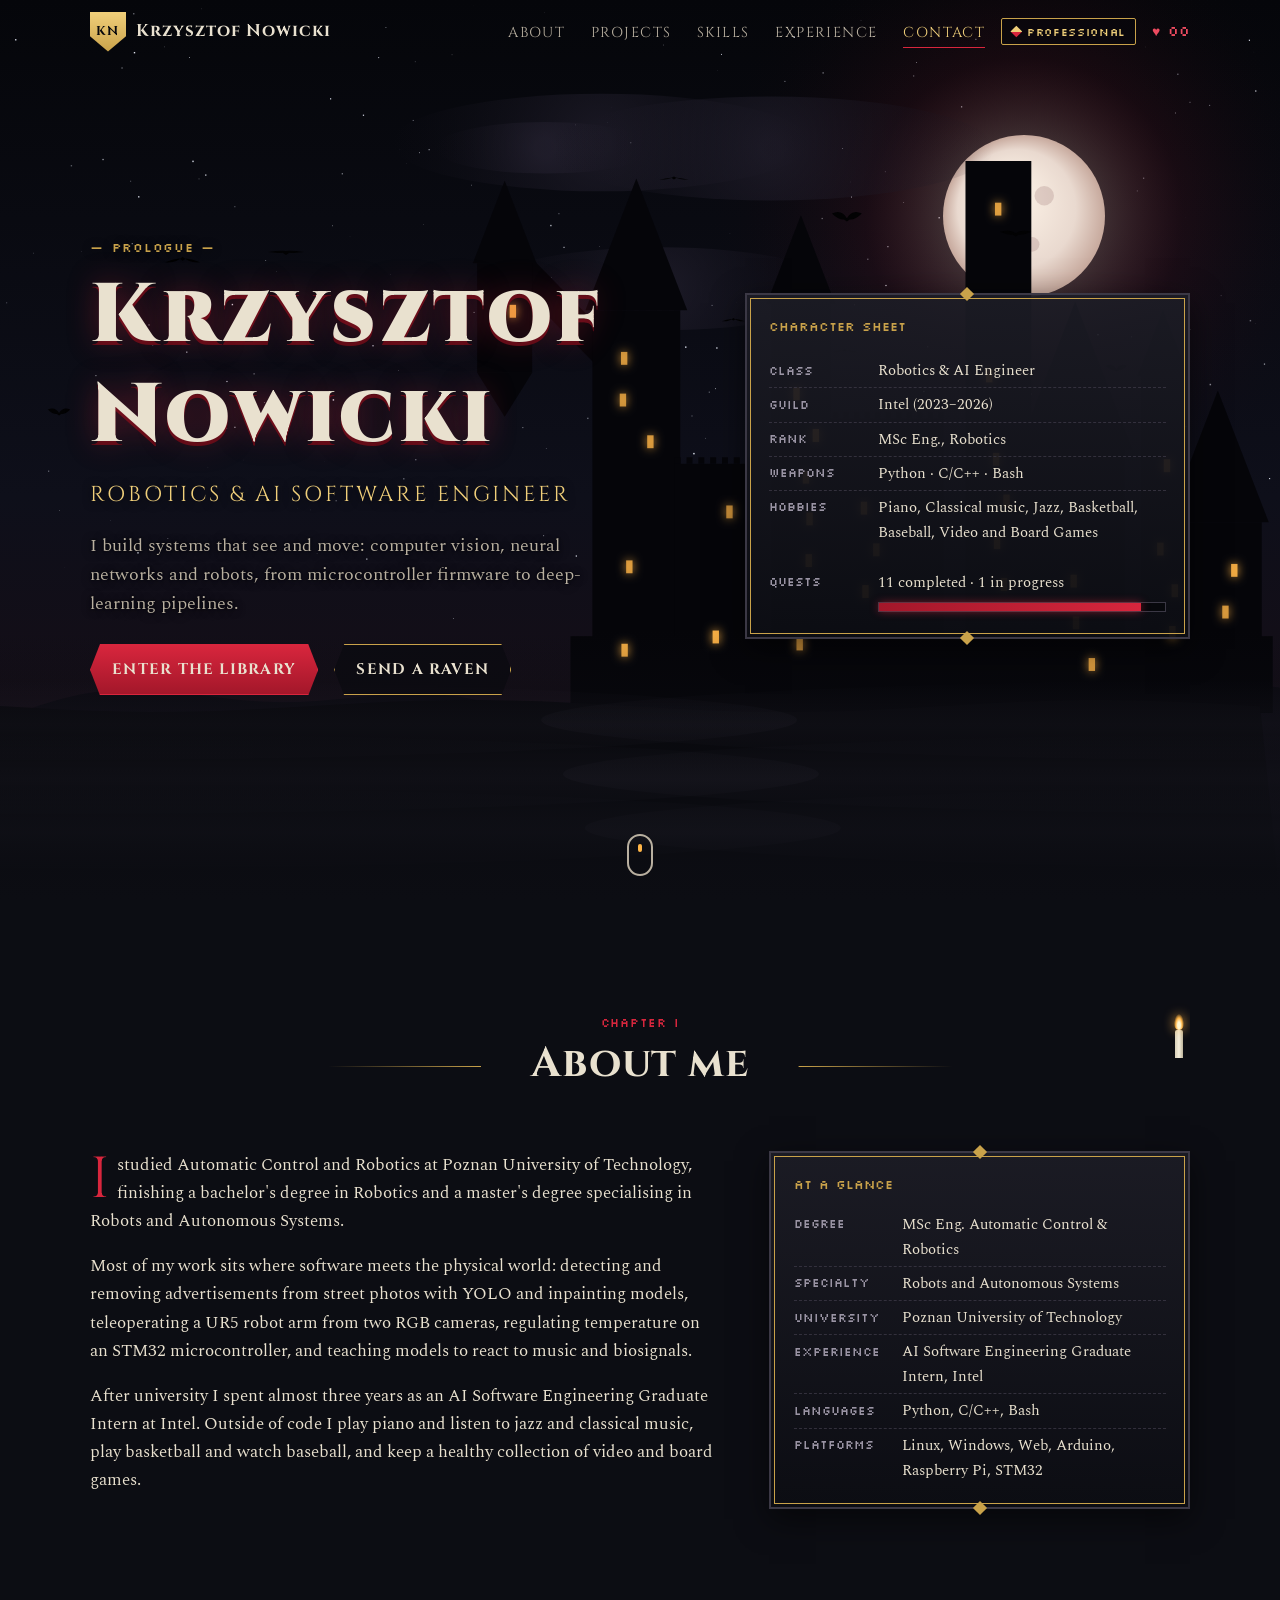
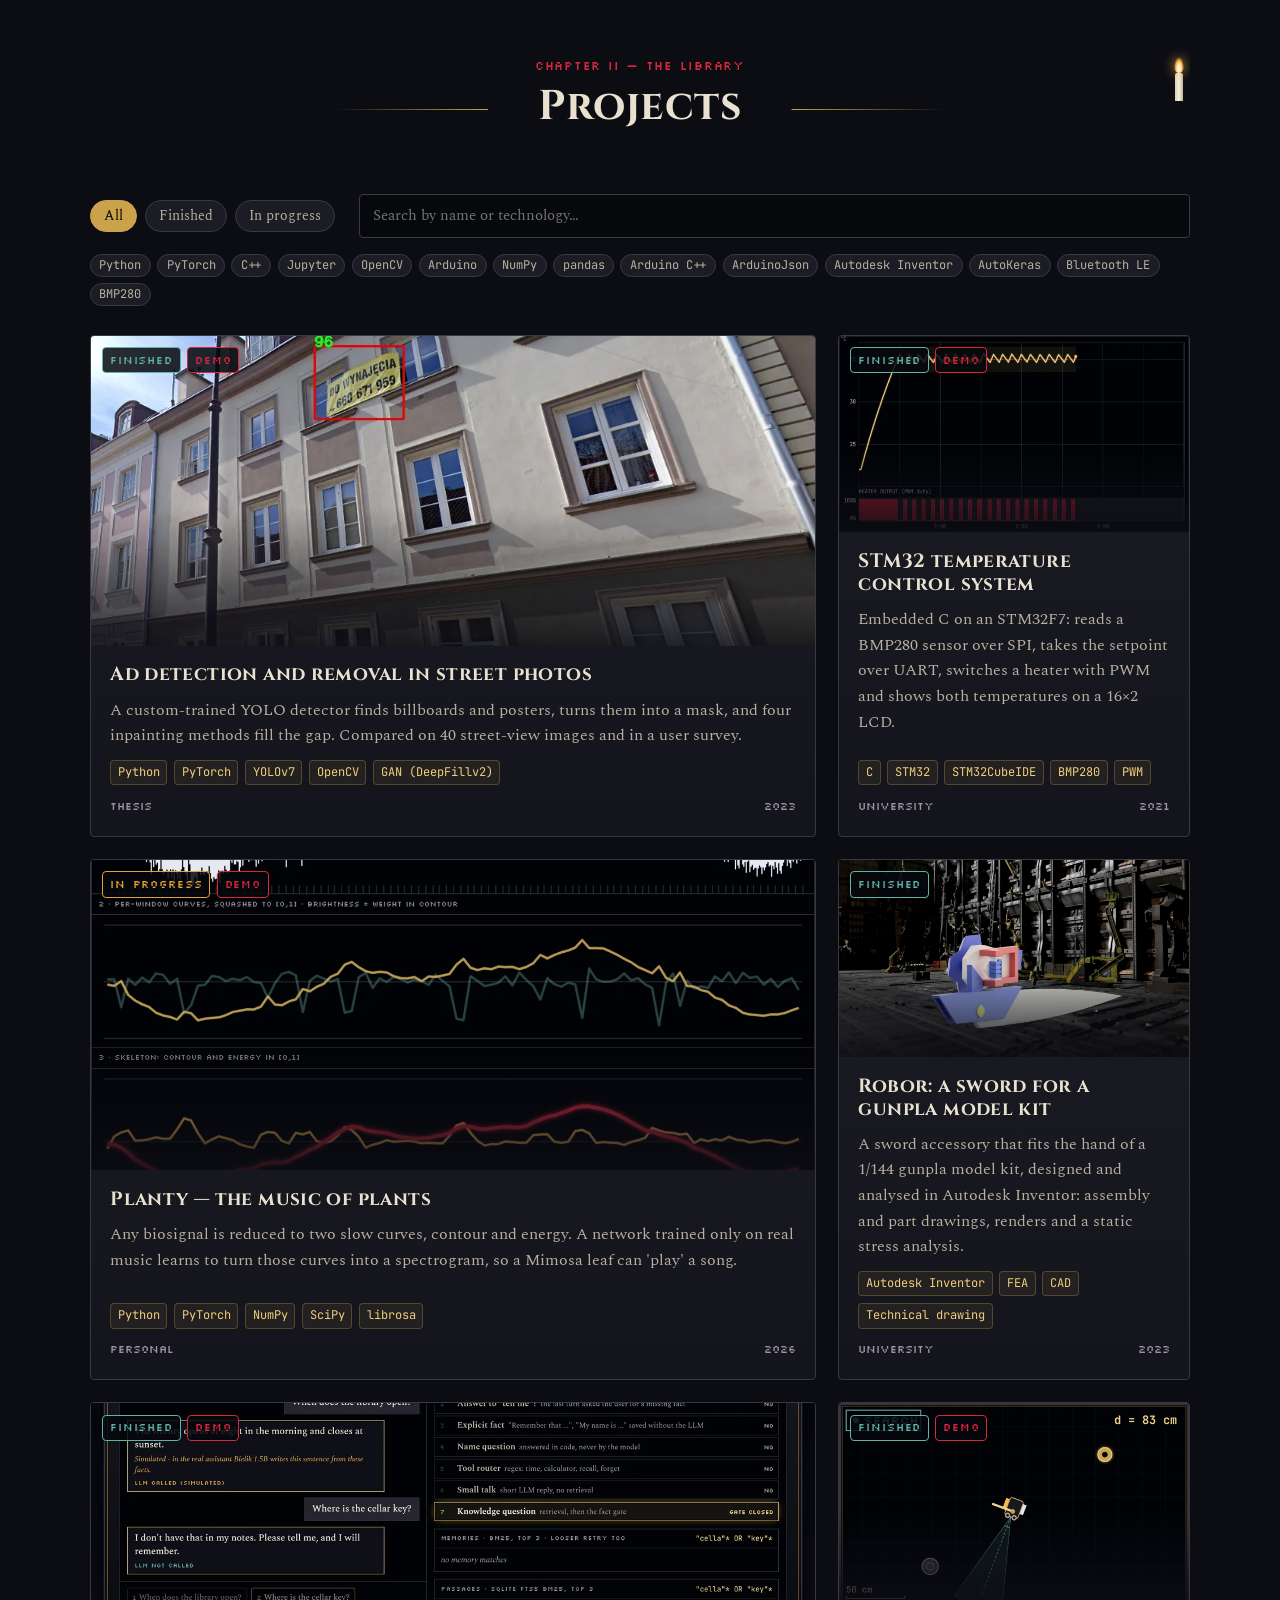
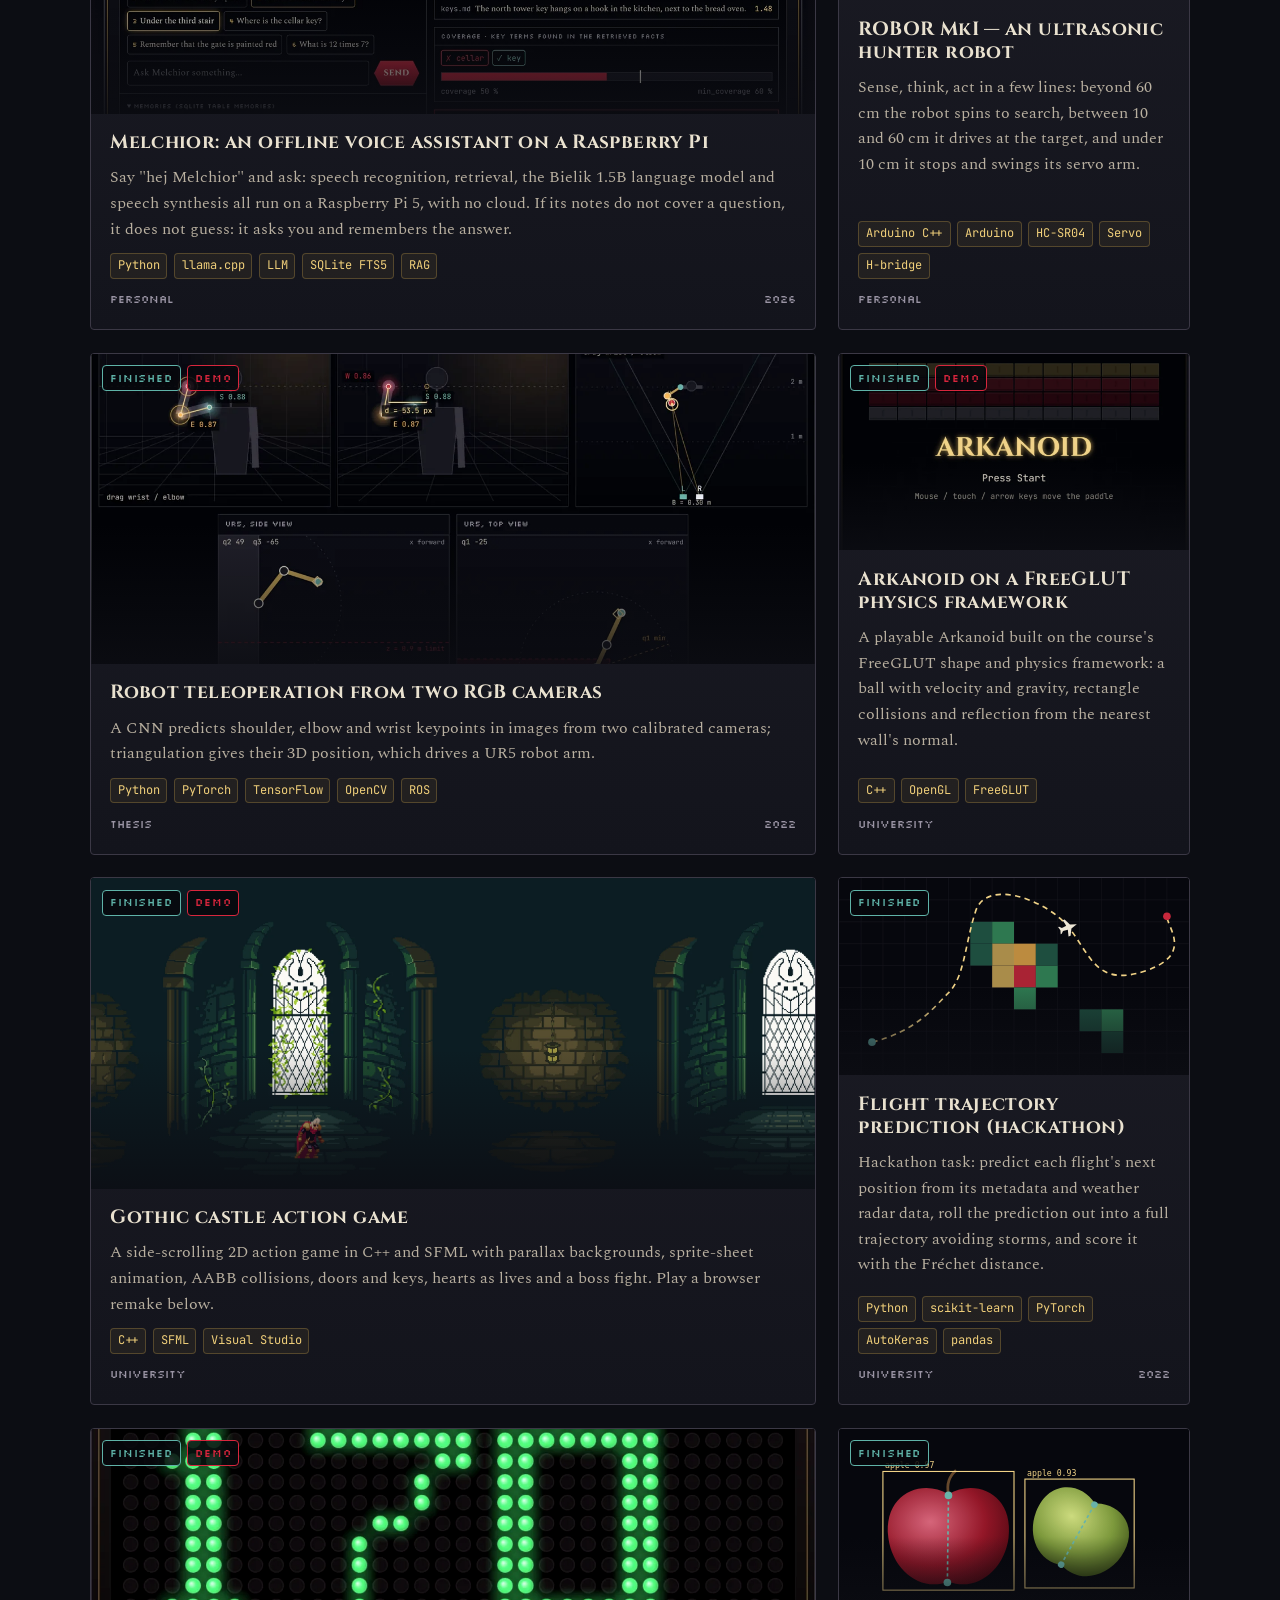
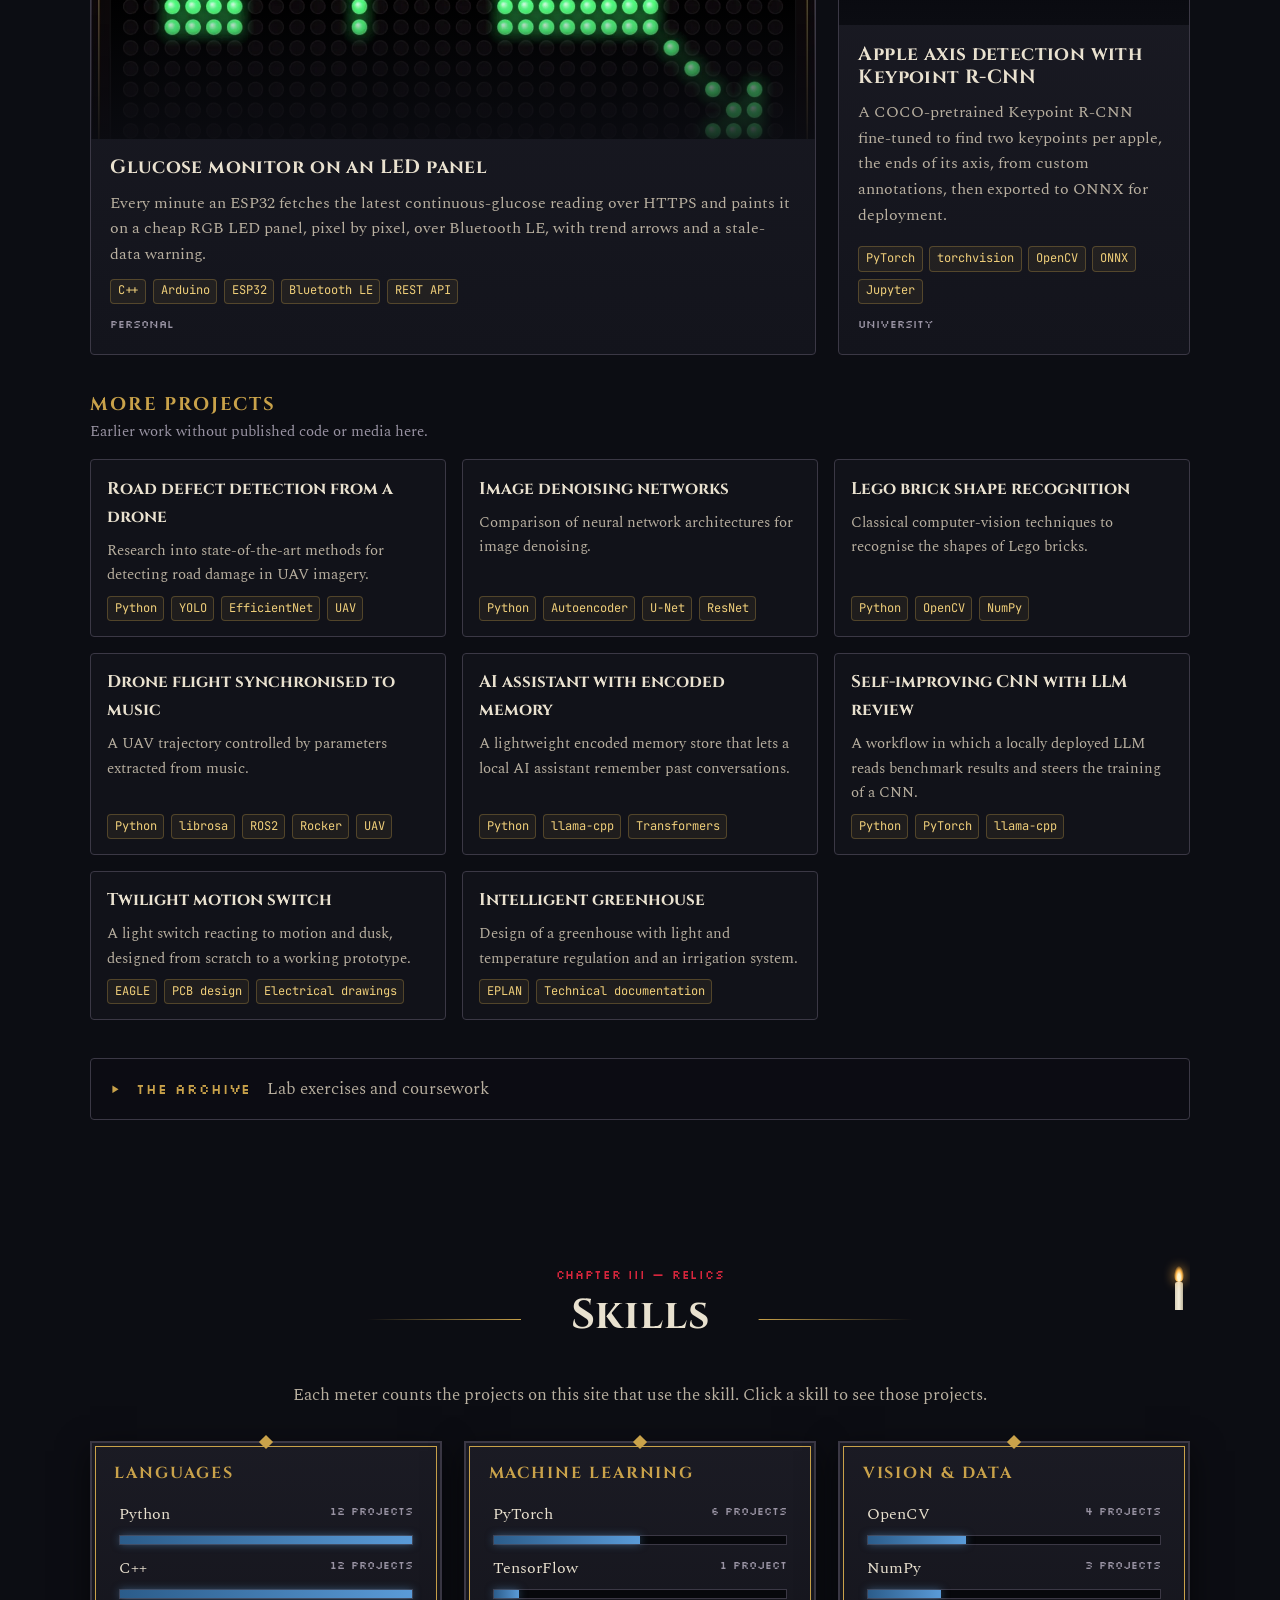
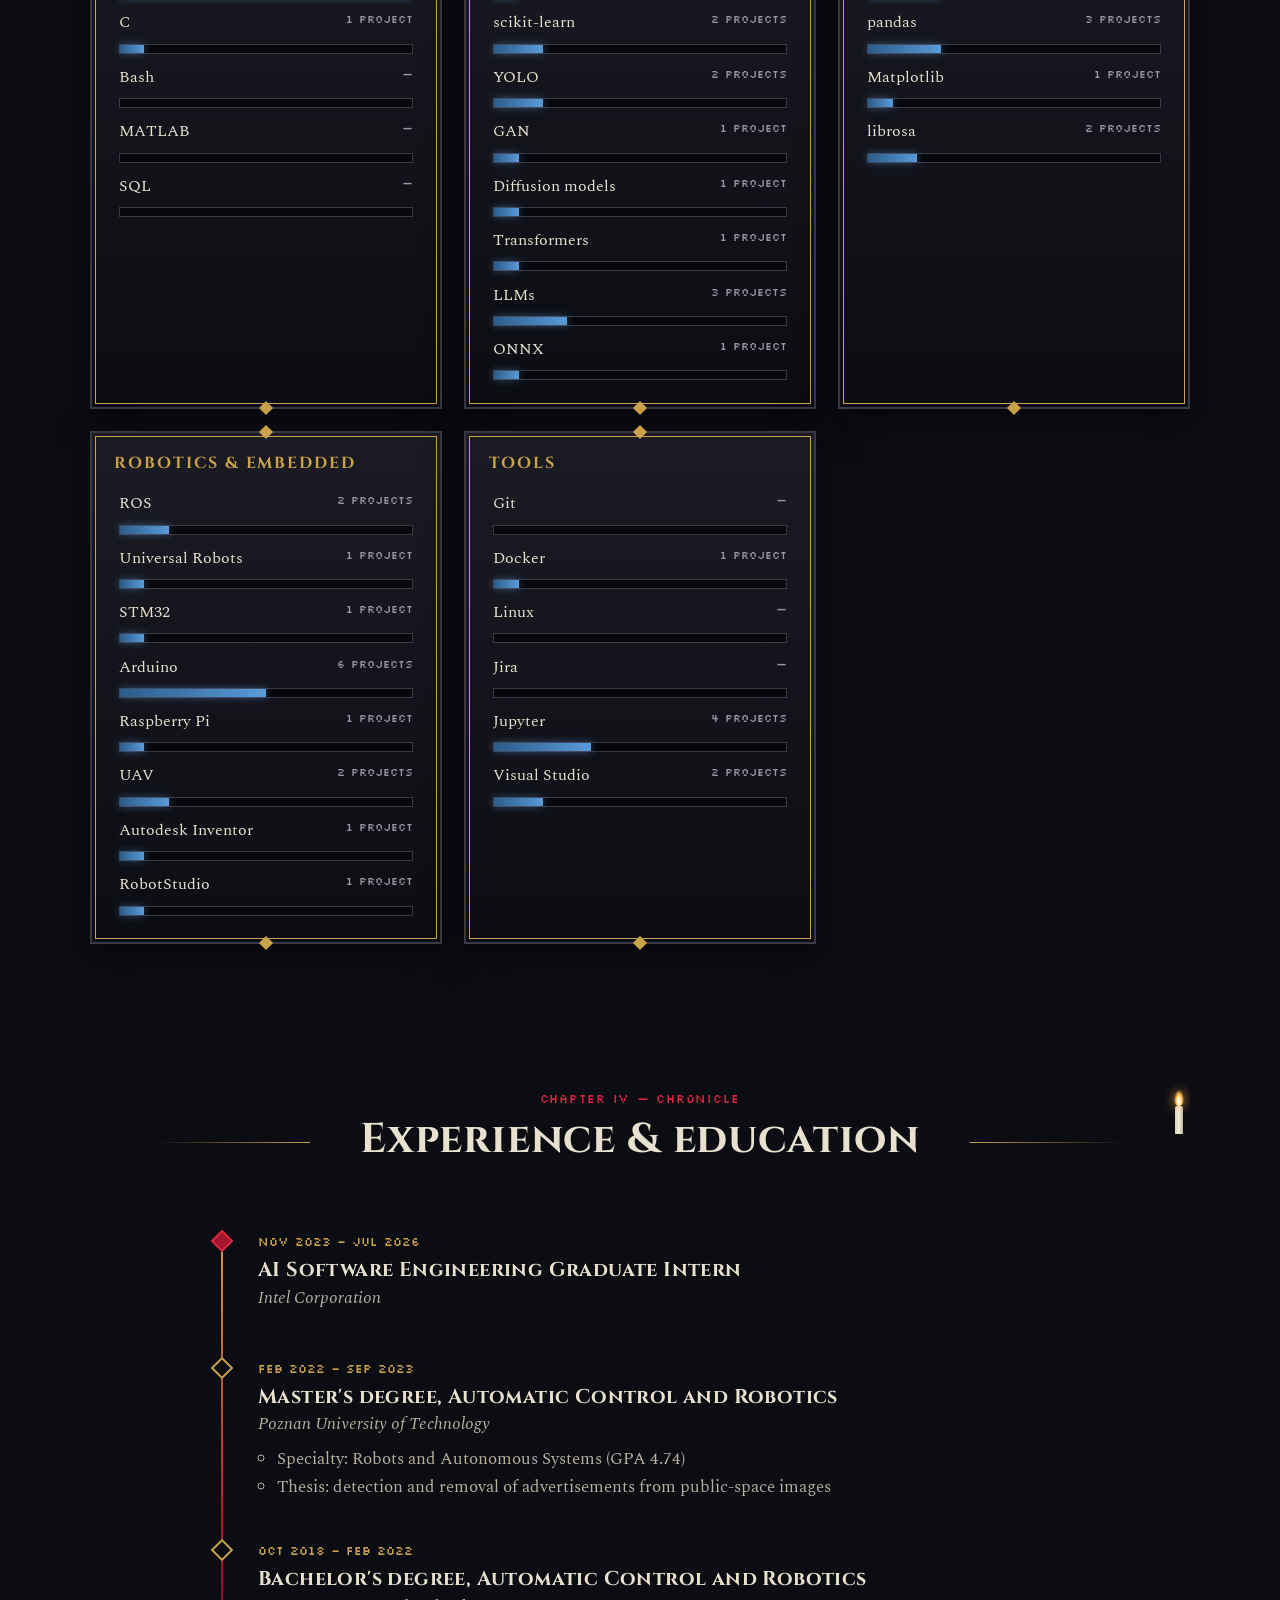
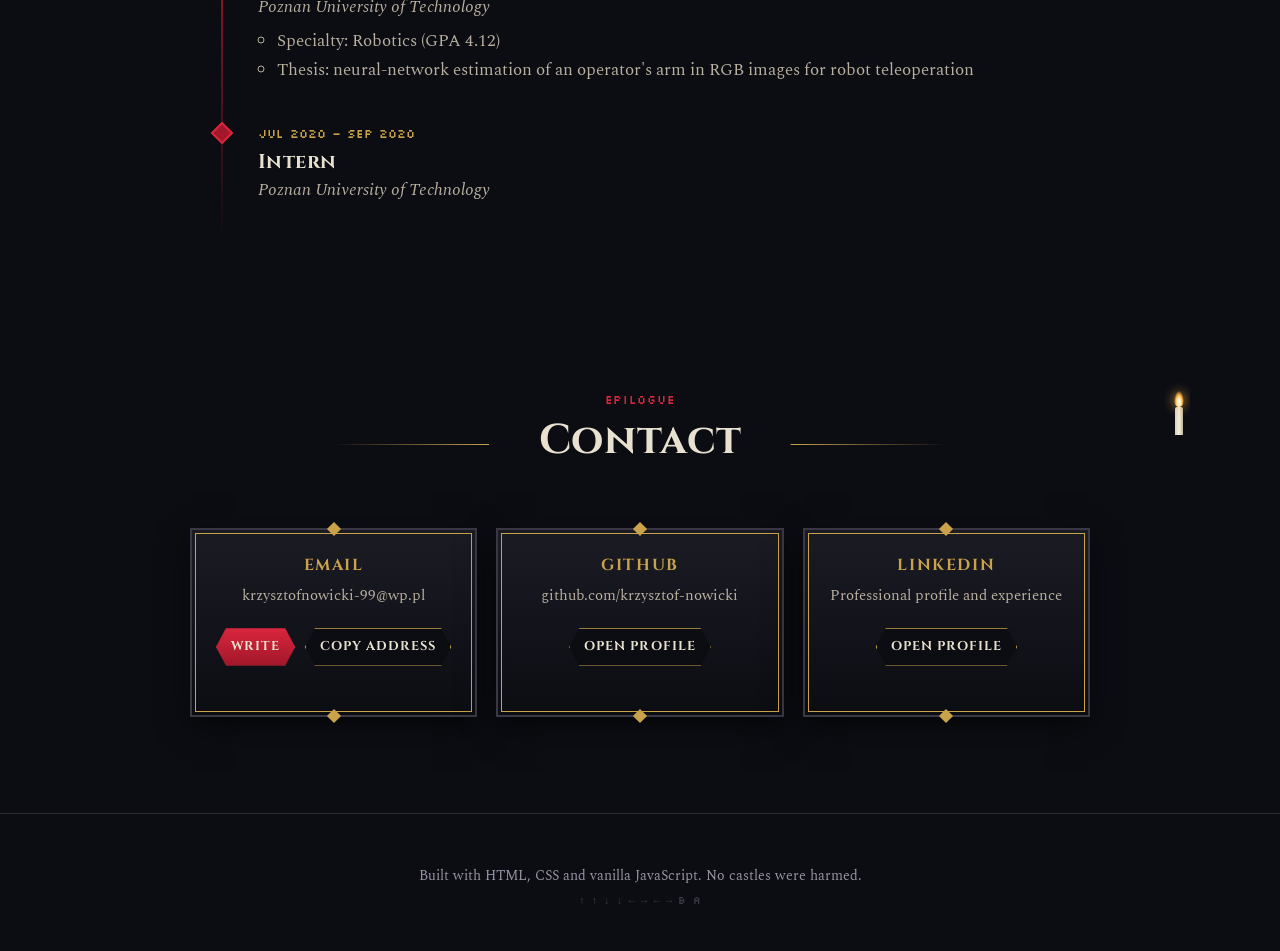
==== commit d170060b: "Add a professional style with a Victorian / Professional switch The site opens in the Victorian (got" ====
--- a/index.html
+++ b/index.html
@@ -1,5 +1,5 @@
 <!doctype html>
-<html lang="en">
+<html lang="en" data-style="gothic">
 <head>
   <meta charset="utf-8">
   <meta name="viewport" content="width=device-width, initial-scale=1">
@@ -8,8 +8,13 @@
   <link rel="icon" href="assets/img/favicon.svg" type="image/svg+xml">
   <link rel="preconnect" href="https://fonts.googleapis.com">
   <link rel="preconnect" href="https://fonts.gstatic.com" crossorigin>
-  <link href="https://fonts.googleapis.com/css2?family=Cinzel:wght@500;700;900&family=Spectral:ital,wght@0,400;0,600;1,400&family=JetBrains+Mono:wght@400;600&family=Silkscreen&display=swap" rel="stylesheet">
-  <link rel="stylesheet" href="css/style.css">
+  <link href="https://fonts.googleapis.com/css2?family=Cinzel:wght@500;700;900&family=Spectral:ital,wght@0,400;0,600;1,400&family=Inter:wght@400;500;600;700;800&family=JetBrains+Mono:wght@400;600&family=Silkscreen&display=swap" rel="stylesheet">
+  <!-- Style switch: ?style=pro or ?style=gothic in the URL, else the visitor's last choice, else gothic. -->
+  <script>(function () { var d = document.documentElement, s = "gothic"; try { var q = new URLSearchParams(location.search).get("style"), v = q || JSON.parse(localStorage.getItem("kn:style") || "null"); if (v === "pro" || v === "gothic") s = v; if (q === "pro" || q === "gothic") localStorage.setItem("kn:style", JSON.stringify(q)); var t = localStorage.getItem("kn:theme"); if (t) d.dataset.theme = JSON.parse(t); } catch (e) {} d.dataset.style = s; })();</script>
+  <link rel="stylesheet" href="css/style.css" id="css-gothic">
+  <link rel="stylesheet" href="css/pro.css" id="css-pro">
+  <link rel="stylesheet" href="css/switch.css">
+  <script>document.getElementById(document.documentElement.dataset.style === "pro" ? "css-gothic" : "css-pro").disabled = true;</script>
 </head>
 <body>
   <a class="skip-link" href="#main">Skip to content</a>
@@ -25,7 +30,9 @@
         <li><a href="#chronicle">Experience</a></li>
         <li><a href="#contact">Contact</a></li>
       </ul>
-      <div class="hud-hearts" title="Candles broken — find them around the castle" aria-live="polite"><span class="pixel">♥</span> <span class="hud-hearts__count">00</span></div>
+      <button class="style-switch" type="button"><span class="style-switch__icon" aria-hidden="true"></span><span class="style-switch__text"></span></button>
+      <div class="hud-hearts only-gothic" title="Candles broken — find them around the castle" aria-live="polite"><span class="pixel">♥</span> <span class="hud-hearts__count">00</span></div>
+      <button class="theme-toggle only-pro" type="button" aria-label="Switch to light theme"><span aria-hidden="true"></span></button>
     </nav>
   </header>
 
@@ -33,24 +40,26 @@
     <section class="hero" aria-labelledby="hero-title">
       <canvas class="hero__canvas" aria-hidden="true"></canvas>
       <div class="hero__content">
-        <p class="pixel hero__kicker">— Prologue —</p>
+        <p class="pixel hero__kicker only-gothic">— Prologue —</p>
+        <p class="hero__kicker only-pro"><span class="dot" aria-hidden="true"></span> Portfolio</p>
         <h1 id="hero-title" class="hero__title"></h1>
         <p class="hero__role"></p>
         <p class="hero__lead"></p>
         <div class="hero__actions">
-          <a class="btn btn--blood" href="#projects">Enter the library</a>
-          <a class="btn btn--ghost" href="#contact">Send a raven</a>
+          <a class="btn btn--blood" href="#projects"><span class="only-gothic">Enter the library</span><span class="only-pro">View projects</span></a>
+          <a class="btn btn--ghost" href="#contact"><span class="only-gothic">Send a raven</span><span class="only-pro">Get in touch</span></a>
         </div>
       </div>
-      <aside class="status-window hero__status" aria-label="Character sheet"></aside>
-      <a class="hero__scroll" href="#about" aria-label="Scroll to About"><span></span></a>
+      <aside class="status-window hero__status" aria-label="Overview"></aside>
+      <a class="hero__scroll only-gothic" href="#about" aria-label="Scroll to About"><span></span></a>
     </section>
 
     <section class="section" id="about" aria-labelledby="about-title">
       <header class="section__head">
-        <p class="pixel section__kicker">Chapter I</p>
+        <p class="pixel section__kicker only-gothic">Chapter I</p>
+        <p class="section__kicker only-pro">01 · About</p>
         <h2 id="about-title">About me</h2>
-        <button class="candle" type="button" aria-label="Break the candle"></button>
+        <button class="candle only-gothic" type="button" aria-label="Break the candle"></button>
       </header>
       <div class="about">
         <div class="about__text"></div>
@@ -60,9 +69,10 @@
 
     <section class="section" id="projects" aria-labelledby="projects-title">
       <header class="section__head">
-        <p class="pixel section__kicker">Chapter II — The Library</p>
+        <p class="pixel section__kicker only-gothic">Chapter II — The Library</p>
+        <p class="section__kicker only-pro">02 · Work</p>
         <h2 id="projects-title">Projects</h2>
-        <button class="candle" type="button" aria-label="Break the candle"></button>
+        <button class="candle only-gothic" type="button" aria-label="Break the candle"></button>
       </header>
       <div class="filters" role="toolbar" aria-label="Filter projects">
         <div class="filters__group" data-filter="status">
@@ -73,11 +83,11 @@
         <label class="filters__search"><span class="sr-only">Search projects</span><input type="search" placeholder="Search by name or technology…" autocomplete="off"></label>
         <div class="filters__tags" aria-label="Filter by technology"></div>
       </div>
-      <p class="filters__empty" hidden>No project matches — try another spell.</p>
+      <p class="filters__empty" hidden><span class="only-gothic">No project matches — try another spell.</span><span class="only-pro">No projects match these filters.</span></p>
       <div class="project-grid" aria-live="polite"></div>
 
       <details class="archive">
-        <summary><span class="pixel">The Archive</span> Lab exercises and coursework</summary>
+        <summary><span class="pixel only-gothic">The Archive</span><span class="archive__label only-pro">Archive</span> Lab exercises and coursework</summary>
         <p class="archive__note">Smaller exercises from university labs and courses. Kept for completeness, not as showcases.</p>
         <ul class="archive__list"></ul>
       </details>
@@ -85,36 +95,40 @@
 
     <section class="section" id="skills" aria-labelledby="skills-title">
       <header class="section__head">
-        <p class="pixel section__kicker">Chapter III — Relics</p>
+        <p class="pixel section__kicker only-gothic">Chapter III — Relics</p>
+        <p class="section__kicker only-pro">03 · Skills</p>
         <h2 id="skills-title">Skills</h2>
-        <button class="candle" type="button" aria-label="Break the candle"></button>
+        <button class="candle only-gothic" type="button" aria-label="Break the candle"></button>
       </header>
-      <p class="section__intro">Each meter counts the projects on this site that use the skill. Click a skill to see those projects.</p>
+      <p class="section__intro">Each <span class="only-gothic">meter</span><span class="only-pro">bar</span> counts the projects on this site that use the skill. Click a skill to see those projects.</p>
       <div class="skills"></div>
     </section>
 
     <section class="section" id="chronicle" aria-labelledby="chronicle-title">
       <header class="section__head">
-        <p class="pixel section__kicker">Chapter IV — Chronicle</p>
+        <p class="pixel section__kicker only-gothic">Chapter IV — Chronicle</p>
+        <p class="section__kicker only-pro">04 · Experience</p>
         <h2 id="chronicle-title">Experience &amp; education</h2>
-        <button class="candle" type="button" aria-label="Break the candle"></button>
+        <button class="candle only-gothic" type="button" aria-label="Break the candle"></button>
       </header>
       <ol class="timeline"></ol>
     </section>
 
     <section class="section section--contact" id="contact" aria-labelledby="contact-title">
       <header class="section__head">
-        <p class="pixel section__kicker">Epilogue</p>
-        <h2 id="contact-title">Contact</h2>
-        <button class="candle" type="button" aria-label="Break the candle"></button>
+        <p class="pixel section__kicker only-gothic">Epilogue</p>
+        <p class="section__kicker only-pro">05 · Contact</p>
+        <h2 id="contact-title"><span class="only-gothic">Contact</span><span class="only-pro">Let's talk</span></h2>
+        <button class="candle only-gothic" type="button" aria-label="Break the candle"></button>
       </header>
       <div class="contact"></div>
     </section>
   </main>
 
   <footer class="site-footer">
-    <p>Built with HTML, CSS and vanilla JavaScript. No castles were harmed.</p>
-    <p class="pixel site-footer__hint">↑ ↑ ↓ ↓ ← → ← → B A</p>
+    <p class="only-gothic">Built with HTML, CSS and vanilla JavaScript. No castles were harmed.</p>
+    <p class="pixel site-footer__hint only-gothic">↑ ↑ ↓ ↓ ← → ← → B A</p>
+    <p class="only-pro">© <span class="site-footer__year"></span> <span class="site-footer__name"></span> · Built with HTML, CSS and vanilla JavaScript.</p>
   </footer>
 
   <script src="data/profile.js"></script>
--- a/css/style.css
+++ b/css/style.css
@@ -12,7 +12,7 @@
   --stone-3: #3b3845;
   --parchment: #e9e1cf;
   --parchment-dim: #b9b0a0;
-  --ash: #8a8494;
+  --ash: #9a94a4;
   --blood: #a3172a;
   --blood-bright: #d8263d;
   --blood-deep: #5c0b16;
@@ -119,7 +119,7 @@
 .nav__toggle[aria-expanded="true"] span:nth-child(1) { transform: translateY(8px) rotate(45deg); }
 .nav__toggle[aria-expanded="true"] span:nth-child(2) { opacity: 0; }
 .nav__toggle[aria-expanded="true"] span:nth-child(3) { transform: translateY(-8px) rotate(-45deg); }
-.hud-hearts { font-size: .85rem; color: var(--blood-bright); font-family: var(--font-pixel); white-space: nowrap; }
+.hud-hearts { font-size: .85rem; color: #ee4b60; font-family: var(--font-pixel); white-space: nowrap; }
 .hud-hearts.is-bump { animation: bump .35s ease; }
 @keyframes bump { 50% { transform: scale(1.35); } }
 
@@ -142,7 +142,9 @@
 .hero__kicker { color: var(--gold); font-size: .8rem; margin-bottom: .6rem; }
 .hero__title { font-size: clamp(2.6rem, 7vw, 5.2rem); font-weight: 900; letter-spacing: .04em; margin: 0; color: var(--parchment); text-shadow: 0 0 30px rgba(216, 38, 61, .35), 0 4px 0 var(--blood-deep); }
 .hero__role { font-family: var(--font-display); color: var(--gold-bright); font-size: clamp(1rem, 2.2vw, 1.35rem); letter-spacing: .14em; text-transform: uppercase; margin: .6rem 0 1.2rem; }
-.hero__lead { max-width: 38em; color: var(--parchment-dim); font-size: 1.1rem; }
+.hero__lead { max-width: 34rem; color: var(--parchment-dim); font-size: 1.1rem; text-shadow: 0 1px 10px var(--night-0), 0 0 2px var(--night-0); }
+.hero__role, .hero__kicker { text-shadow: 0 1px 10px var(--night-0); }
+@media (max-width: 700px) { .hero__scroll { display: none; } }
 .hero__actions { display: flex; flex-wrap: wrap; gap: 1rem; margin-top: 1.6rem; }
 .hero__scroll { position: absolute; left: 50%; bottom: 24px; width: 26px; height: 42px; border: 2px solid var(--parchment-dim); border-radius: 14px; transform: translateX(-50%); }
 .hero__scroll span { position: absolute; left: 50%; top: 8px; width: 4px; height: 8px; margin-left: -2px; background: var(--candle); border-radius: 2px; animation: scrollhint 1.8s infinite; }
@@ -355,7 +357,7 @@
 .demo__stage { position: relative; background: var(--night-0); border: 1px solid var(--stone-3); }
 /* Vertical swipes scroll the page by default; demos whose canvas is a drawing or dragging surface opt out. */
 .demo__stage canvas { display: block; width: 100%; height: auto; touch-action: pan-y; }
-.d-inpaint .demo__stage canvas, .d-factor-graph-tracking .demo__stage canvas, .d-robot-arena .demo__stage canvas { touch-action: none; }
+.d-inpaint .demo__stage canvas, .d-robot-arena .demo__stage canvas { touch-action: none; }
 .demo__controls { display: flex; flex-wrap: wrap; gap: .8rem 1.4rem; align-items: center; margin-top: 1rem; }
 .demo__control { display: flex; flex-direction: column; gap: .2rem; min-width: min(100%, 180px); flex: 1 1 180px; font-size: .9rem; color: var(--parchment-dim); }
 .demo__control output { font-family: var(--font-mono); color: var(--gold-bright); font-size: .82rem; }
--- a/css/pro.css
+++ b/css/pro.css
@@ -0,0 +1,449 @@
+/* ==========================================================================
+   Portfolio — professional theme (light + dark)
+   Two layers of tokens:
+   1. Page tokens (--bg, --surface, --text, --accent ...): switch between dark (default) and light.
+   2. The original token names (--night-*, --stone-*, --parchment, --gold, --blood ...): always dark.
+      The interactive demos read them from :root to paint their canvases (js/demos/demo-kit.js), so they
+      must keep these names. Demo panels, code blocks and the lightbox stay dark in both themes.
+   ========================================================================== */
+:root {
+  /* original names, used by the demos */
+  --night-0: #070a12;
+  --night-1: #0b1020;
+  --night-2: #111827;
+  --stone-1: #172033;
+  --stone-2: #243049;
+  --stone-3: #34425e;
+  --parchment: #e6eaf2;
+  --parchment-dim: #a9b3c4;
+  --ash: #8590a3;
+  --blood: #2f6fe0;
+  --blood-bright: #4d8dff;
+  --blood-deep: #173a7a;
+  --gold: #d9ad55;
+  --gold-bright: #f0cc7e;
+  --candle: #ffb547;
+  --moon: #dfe3ee;
+  --teal: #3cc0a8;
+  --amber: #e5a33b;
+
+  --font-display: "Inter", "Segoe UI", system-ui, -apple-system, sans-serif;
+  --font-body: "Inter", "Segoe UI", system-ui, -apple-system, sans-serif;
+  --font-mono: "JetBrains Mono", Consolas, "Courier New", monospace;
+  --font-pixel: "Silkscreen", "Courier New", monospace;
+
+  --radius: 8px;
+  --radius-lg: 14px;
+  --gutter: clamp(16px, 4vw, 40px);
+  --maxw: 1160px;
+  --header-h: 64px;
+  --frame: 1px solid var(--border);
+}
+
+/* Page tokens: dark (default). Repeated on the panels that must stay dark in the light theme. */
+:root, .demo, .code-block, .lightbox {
+  color-scheme: dark;
+  --bg: #0b1020;
+  --bg-2: #0e1427;
+  --surface: #121a2c;
+  --surface-2: #18223a;
+  --border: #243049;
+  --border-strong: #33425f;
+  --text: #e6eaf2;
+  --muted: #a3adbf;
+  --subtle: #7d889c;
+  --accent: #5b93ff;
+  --accent-strong: #3b7bff;
+  --accent-soft: rgba(91, 147, 255, .12);
+  --on-accent: #ffffff;
+  --ok: #3cc0a8;
+  --warn: #e5a33b;
+  --shadow: 0 1px 2px rgba(0, 0, 0, .3), 0 8px 24px rgba(0, 0, 0, .28);
+  --shadow-lg: 0 2px 4px rgba(0, 0, 0, .3), 0 18px 40px rgba(0, 0, 0, .4);
+  --grid-line: rgba(148, 163, 184, .07);
+}
+
+:root[data-theme="light"] {
+  color-scheme: light;
+  --bg: #f7f8fb;
+  --bg-2: #eef1f6;
+  --surface: #ffffff;
+  --surface-2: #f3f5f9;
+  --border: #e2e6ee;
+  --border-strong: #cdd3df;
+  --text: #0f172a;
+  --muted: #4b5568;
+  --subtle: #6b7486;
+  --accent: #2563eb;
+  --accent-strong: #1d4fd7;
+  --accent-soft: rgba(37, 99, 235, .09);
+  --on-accent: #ffffff;
+  --ok: #0f9a83;
+  --warn: #b7791f;
+  --shadow: 0 1px 2px rgba(15, 23, 42, .05), 0 6px 20px rgba(15, 23, 42, .06);
+  --shadow-lg: 0 2px 4px rgba(15, 23, 42, .06), 0 18px 40px rgba(15, 23, 42, .12);
+  --grid-line: rgba(15, 23, 42, .05);
+}
+@media (prefers-color-scheme: light) {
+  :root:not([data-theme="dark"]) {
+    color-scheme: light;
+    --bg: #f7f8fb;
+    --bg-2: #eef1f6;
+    --surface: #ffffff;
+    --surface-2: #f3f5f9;
+    --border: #e2e6ee;
+    --border-strong: #cdd3df;
+    --text: #0f172a;
+    --muted: #4b5568;
+    --subtle: #6b7486;
+    --accent: #2563eb;
+    --accent-strong: #1d4fd7;
+    --accent-soft: rgba(37, 99, 235, .09);
+    --on-accent: #ffffff;
+    --ok: #0f9a83;
+    --warn: #b7791f;
+    --shadow: 0 1px 2px rgba(15, 23, 42, .05), 0 6px 20px rgba(15, 23, 42, .06);
+    --shadow-lg: 0 2px 4px rgba(15, 23, 42, .06), 0 18px 40px rgba(15, 23, 42, .12);
+    --grid-line: rgba(15, 23, 42, .05);
+  }
+}
+
+*, *::before, *::after { box-sizing: border-box; }
+html { scroll-behavior: smooth; scroll-padding-top: calc(var(--header-h) + 12px); -webkit-text-size-adjust: 100%; }
+@media (prefers-reduced-motion: reduce) { html { scroll-behavior: auto; } *, *::before, *::after { animation-duration: .01ms !important; animation-iteration-count: 1 !important; transition-duration: .01ms !important; } }
+
+body {
+  margin: 0;
+  background: var(--bg);
+  color: var(--text);
+  font-family: var(--font-body);
+  font-size: 1rem;
+  line-height: 1.65;
+  overflow-x: hidden;
+  -webkit-font-smoothing: antialiased;
+}
+img { max-width: 100%; display: block; }
+a { color: var(--accent); text-decoration: none; }
+a:hover { color: var(--accent-strong); text-decoration: underline; text-underline-offset: 3px; }
+:focus-visible { outline: 2px solid var(--accent); outline-offset: 3px; border-radius: 4px; }
+h1, h2, h3 { font-family: var(--font-display); font-weight: 700; line-height: 1.2; letter-spacing: -.02em; margin: 0 0 .5em; color: var(--text); }
+h2 { font-size: clamp(1.7rem, 3.4vw, 2.3rem); }
+h3 { font-size: 1.1rem; letter-spacing: -.01em; }
+p { margin: 0 0 1em; }
+.pixel { font-family: var(--font-pixel); letter-spacing: .06em; }
+.section__kicker.pixel { font-family: var(--font-body); letter-spacing: .1em; }
+.sr-only { position: absolute; width: 1px; height: 1px; overflow: hidden; clip: rect(0 0 0 0); white-space: nowrap; }
+.skip-link { position: absolute; left: -999px; top: 8px; z-index: 100; background: var(--accent); color: var(--on-accent); padding: 8px 12px; border-radius: var(--radius); }
+.skip-link:focus { left: 8px; }
+
+/* ---------- Buttons & chips ---------- */
+.btn {
+  display: inline-flex; align-items: center; justify-content: center; gap: .5em;
+  font-family: var(--font-body); font-weight: 600; font-size: .95rem;
+  padding: .7em 1.25em; border: 1px solid var(--border-strong); border-radius: var(--radius); color: var(--text);
+  text-decoration: none; background: var(--surface); cursor: pointer;
+  transition: background .15s, color .15s, border-color .15s, box-shadow .15s, transform .15s;
+}
+.btn:hover { text-decoration: none; color: var(--text); border-color: var(--accent); box-shadow: 0 0 0 3px var(--accent-soft); }
+.btn--blood { background: var(--accent); border-color: var(--accent); color: var(--on-accent); }
+.btn--blood:hover { background: var(--accent-strong); border-color: var(--accent-strong); color: var(--on-accent); }
+.btn--ghost { background: transparent; }
+.btn--small { font-size: .85rem; padding: .5em 1em; }
+.btn[disabled] { opacity: .5; cursor: not-allowed; box-shadow: none; }
+
+.chip {
+  font-family: var(--font-body); font-size: .875rem; font-weight: 500; color: var(--muted);
+  background: var(--surface); border: 1px solid var(--border); border-radius: 999px; padding: .35em .95em; cursor: pointer;
+  transition: color .15s, border-color .15s, background .15s;
+}
+.chip:hover { color: var(--text); border-color: var(--border-strong); }
+.chip.is-active { color: var(--on-accent); background: var(--accent); border-color: var(--accent); }
+
+.tag-list { list-style: none; display: flex; flex-wrap: wrap; gap: .4em; padding: 0; margin: 0; }
+.tag { font-family: var(--font-mono); font-size: .72rem; color: var(--muted); background: var(--surface-2); border: 1px solid var(--border); padding: .15em .55em; border-radius: 6px; }
+
+.badge { font-family: var(--font-body); font-size: .72rem; font-weight: 600; padding: .2em .65em; border-radius: 999px; display: inline-flex; align-items: center; gap: .4em; background: var(--surface); border: 1px solid var(--border); color: var(--muted); }
+.badge::before { content: ""; width: 6px; height: 6px; border-radius: 50%; background: currentColor; }
+.badge--finished { color: var(--ok); }
+.badge--wip { color: var(--warn); }
+.badge--kind { color: var(--muted); }
+.badge--kind::before { display: none; }
+.badge--demo { color: var(--accent); }
+
+/* ---------- Header / nav ---------- */
+.site-header {
+  position: fixed; inset: 0 0 auto 0; z-index: 50; height: var(--header-h);
+  transition: background .25s, border-color .25s; border-bottom: 1px solid transparent;
+}
+.site-header.is-scrolled, .site-header--solid { background: color-mix(in srgb, var(--bg) 85%, transparent); backdrop-filter: saturate(1.4) blur(10px); border-bottom-color: var(--border); }
+.nav { max-width: var(--maxw); margin: 0 auto; height: 100%; padding: 0 var(--gutter); display: flex; align-items: center; gap: 1rem; }
+.nav__brand { display: flex; align-items: center; gap: .65rem; text-decoration: none; color: var(--text); font-weight: 700; letter-spacing: -.01em; margin-right: auto; }
+.nav__brand:hover { text-decoration: none; color: var(--text); }
+.crest {
+  width: 34px; height: 34px; display: grid; place-items: center; font-size: .8rem; font-weight: 800; letter-spacing: .02em;
+  color: var(--on-accent); background: linear-gradient(135deg, var(--accent), var(--accent-strong)); border-radius: 9px;
+}
+.nav__menu { list-style: none; display: flex; gap: .3rem; margin: 0; padding: 0; }
+.nav__menu a { color: var(--muted); text-decoration: none; font-size: .92rem; font-weight: 500; padding: .45em .8em; border-radius: var(--radius); transition: color .15s, background .15s; }
+.nav__menu a:hover, .nav__menu a.is-current { color: var(--text); background: var(--accent-soft); text-decoration: none; }
+.nav__toggle { display: none; background: none; border: 0; width: 44px; height: 44px; padding: 10px; cursor: pointer; }
+.nav__toggle span { display: block; height: 2px; background: var(--text); margin: 6px 0; transition: transform .2s, opacity .2s; border-radius: 2px; }
+.nav__toggle[aria-expanded="true"] span:nth-child(1) { transform: translateY(8px) rotate(45deg); }
+.nav__toggle[aria-expanded="true"] span:nth-child(2) { opacity: 0; }
+.nav__toggle[aria-expanded="true"] span:nth-child(3) { transform: translateY(-8px) rotate(-45deg); }
+.hud-hearts { display: none; }
+
+.theme-toggle { width: 38px; height: 38px; border-radius: var(--radius); border: 1px solid var(--border); background: var(--surface); cursor: pointer; display: grid; place-items: center; padding: 0; transition: border-color .15s; }
+.theme-toggle:hover { border-color: var(--border-strong); }
+.theme-toggle span { width: 16px; height: 16px; border-radius: 50%; background: var(--text); box-shadow: inset -5px -3px 0 0 var(--surface); }
+:root[data-theme="light"] .theme-toggle span { box-shadow: none; background: radial-gradient(circle, var(--warn) 45%, transparent 48%); outline: 2px dotted var(--warn); outline-offset: 1px; }
+@media (prefers-color-scheme: light) { :root:not([data-theme="dark"]) .theme-toggle span { box-shadow: none; background: radial-gradient(circle, var(--warn) 45%, transparent 48%); outline: 2px dotted var(--warn); outline-offset: 1px; } }
+
+@media (max-width: 820px) {
+  .nav__toggle { display: block; order: 3; }
+  .theme-toggle { order: 2; }
+  .nav__menu {
+    position: fixed; top: var(--header-h); left: 0; right: 0; flex-direction: column; gap: 0;
+    background: var(--bg); border-bottom: 1px solid var(--border); padding: .5rem var(--gutter) 1rem; box-shadow: var(--shadow);
+    transform: translateY(-120%); visibility: hidden; transition: transform .25s, visibility .25s;
+  }
+  .nav__menu.is-open { transform: none; visibility: visible; }
+  .nav__menu a { display: block; padding: .8em .4em; border-radius: 0; border-bottom: 1px solid var(--border); }
+}
+
+/* ---------- Hero ---------- */
+.hero {
+  position: relative; min-height: 88vh; min-height: 88svh; display: grid; grid-template-columns: minmax(0, 1.35fr) minmax(0, 1fr);
+  align-items: center; gap: clamp(2rem, 5vw, 4rem);
+  padding: calc(var(--header-h) + 3rem) max(var(--gutter), calc((100vw - var(--maxw)) / 2 + var(--gutter))) 4rem;
+  overflow: hidden; isolation: isolate; border-bottom: 1px solid var(--border);
+}
+.hero::before {
+  content: ""; position: absolute; inset: 0; z-index: -1; pointer-events: none;
+  background-image: linear-gradient(var(--grid-line) 1px, transparent 1px), linear-gradient(90deg, var(--grid-line) 1px, transparent 1px);
+  background-size: 44px 44px;
+  -webkit-mask-image: radial-gradient(ellipse at 30% 40%, #000 20%, transparent 75%); mask-image: radial-gradient(ellipse at 30% 40%, #000 20%, transparent 75%);
+}
+.hero::after { content: ""; position: absolute; z-index: -1; width: 640px; height: 640px; right: -160px; top: -160px; border-radius: 50%; background: radial-gradient(circle, var(--accent-soft), transparent 65%); pointer-events: none; }
+.hero__canvas, .hero__scroll { display: none; }
+.hero__kicker { display: inline-flex; align-items: center; gap: .5rem; font-size: .8rem; font-weight: 600; letter-spacing: .08em; text-transform: uppercase; color: var(--muted); background: var(--surface); border: 1px solid var(--border); border-radius: 999px; padding: .3em .9em; margin-bottom: 1.4rem; }
+.hero__kicker .dot { width: 7px; height: 7px; border-radius: 50%; background: var(--ok); box-shadow: 0 0 0 3px color-mix(in srgb, var(--ok) 25%, transparent); }
+.hero__title { font-size: clamp(2.5rem, 6.2vw, 4.4rem); font-weight: 800; letter-spacing: -.035em; line-height: 1.05; margin: 0; }
+.hero__role { font-size: clamp(1.05rem, 2vw, 1.3rem); font-weight: 600; margin: .8rem 0 1.1rem; background: linear-gradient(90deg, var(--accent), var(--ok)); -webkit-background-clip: text; background-clip: text; color: transparent; }
+.hero__lead { max-width: 36rem; color: var(--muted); font-size: 1.1rem; }
+.hero__actions { display: flex; flex-wrap: wrap; gap: .8rem; margin-top: 1.8rem; }
+@media (max-width: 900px) { .hero { grid-template-columns: 1fr; min-height: 0; padding-bottom: 3.5rem; } .hero__status { max-width: 460px; } }
+
+/* ---------- Panels ("status-window" keeps its class name from the original site) ---------- */
+.status-window { position: relative; background: var(--surface); border: 1px solid var(--border); border-radius: var(--radius-lg); padding: 1.3rem 1.4rem; box-shadow: var(--shadow); }
+.status-window__title { font-size: .75rem; font-weight: 700; letter-spacing: .08em; color: var(--subtle); margin: 0 0 .7rem; text-transform: uppercase; }
+.stat-row { display: grid; grid-template-columns: 7em 1fr; gap: .8rem; font-size: .93rem; padding: .5rem 0; border-bottom: 1px solid var(--border); }
+.stat-row:last-child { border-bottom: 0; padding-bottom: 0; }
+.stat-row dt, .stat-row .k { font-size: .82rem; color: var(--subtle); font-weight: 500; }
+.stat-row dd, .stat-row .v { margin: 0; color: var(--text); }
+.bar { display: block; height: 6px; background: var(--surface-2); border-radius: 999px; position: relative; margin-top: .55em; overflow: hidden; }
+.bar > i { position: absolute; inset: 0 auto 0 0; background: linear-gradient(90deg, var(--accent), var(--ok)); border-radius: 999px; }
+.bar--mp > i { background: var(--accent); }
+
+/* ---------- Sections ---------- */
+.section { max-width: var(--maxw); margin: 0 auto; padding: clamp(4rem, 8vw, 6.5rem) var(--gutter) 1rem; }
+.section__head { margin-bottom: 2.2rem; }
+.section__kicker { color: var(--accent); font-size: .8rem; font-weight: 700; letter-spacing: .1em; margin: 0 0 .5rem; text-transform: uppercase; }
+.section__intro { color: var(--muted); max-width: 44em; margin: -1rem 0 2rem; }
+
+/* Leftovers of the original's easter eggs: hidden here, the demos may still drop a "+1". */
+.candle { display: none; }
+.heart-drop { position: fixed; z-index: 90; color: var(--accent); font-weight: 800; font-size: 1.1rem; pointer-events: none; animation: heartdrop 1s ease-out forwards; }
+@keyframes heartdrop { 0% { transform: translateY(0) scale(.5); opacity: 0; } 30% { transform: translateY(-30px) scale(1.15); opacity: 1; } 100% { transform: translateY(10px) scale(1); opacity: 0; } }
+
+/* ---------- About ---------- */
+.about { display: grid; grid-template-columns: minmax(0, 1.5fr) minmax(0, 1fr); gap: clamp(1.5rem, 4vw, 3rem); align-items: start; }
+.about__text { font-size: 1.05rem; color: var(--muted); }
+.about__text p:first-child { color: var(--text); font-size: 1.15rem; }
+.about__facts { margin: 0; }
+@media (max-width: 820px) { .about { grid-template-columns: 1fr; } }
+
+/* ---------- Filters ---------- */
+.filters { display: grid; grid-template-columns: auto 1fr; gap: 1rem 1.5rem; align-items: center; margin-bottom: 1.8rem; }
+.filters__group { display: flex; flex-wrap: wrap; gap: .5rem; }
+.filters__search input { width: 100%; font: inherit; font-size: .95rem; color: var(--text); background: var(--surface); border: 1px solid var(--border); padding: .6em .95em; border-radius: var(--radius); }
+.filters__search input::placeholder { color: var(--subtle); }
+.filters__search input:focus { border-color: var(--accent); outline: none; box-shadow: 0 0 0 3px var(--accent-soft); }
+.filters__tags { grid-column: 1 / -1; display: flex; flex-wrap: wrap; gap: .4rem; }
+.filters__tags .chip { font-family: var(--font-mono); font-size: .74rem; padding: .25em .75em; }
+.filters__empty { text-align: center; color: var(--muted); }
+@media (max-width: 700px) { .filters { grid-template-columns: 1fr; } }
+
+/* ---------- Project cards ---------- */
+.project-grid { display: grid; grid-template-columns: repeat(auto-fill, minmax(min(100%, 320px), 1fr)); grid-auto-flow: row dense; gap: 1.25rem; }
+.card {
+  position: relative; display: flex; flex-direction: column; background: var(--surface);
+  border: 1px solid var(--border); border-radius: var(--radius-lg); overflow: hidden; box-shadow: var(--shadow);
+  transition: transform .2s, border-color .2s, box-shadow .2s;
+}
+.card:hover, .card:focus-within { transform: translateY(-3px); border-color: var(--border-strong); box-shadow: var(--shadow-lg); }
+.card__media { aspect-ratio: 16 / 9; background: var(--surface-2); overflow: hidden; position: relative; border-bottom: 1px solid var(--border); }
+.card__media img { width: 100%; height: 100%; object-fit: cover; transition: transform .4s; }
+.card:hover .card__media img { transform: scale(1.03); }
+.card__fallback { width: 100%; height: 100%; display: grid; place-items: center; font-size: 2.4rem; font-weight: 800; color: var(--border-strong); background: var(--surface-2); }
+.card__badges { position: absolute; top: .7rem; left: .7rem; z-index: 1; display: flex; gap: .4rem; flex-wrap: wrap; }
+.card__badges .badge { background: color-mix(in srgb, var(--surface) 92%, transparent); backdrop-filter: blur(6px); }
+.card__body { padding: 1.1rem 1.2rem 1.2rem; display: flex; flex-direction: column; gap: .7rem; flex: 1; }
+.card__title { margin: 0; font-size: 1.1rem; }
+.card__title a { color: var(--text); text-decoration: none; }
+.card__title a::after { content: ""; position: absolute; inset: 0; z-index: 2; }
+.card:hover .card__title a { color: var(--accent); }
+.card__summary { color: var(--muted); font-size: .93rem; margin: 0; flex: 1; }
+.card__meta { display: flex; justify-content: space-between; align-items: center; gap: .5rem; font-size: .78rem; font-weight: 500; color: var(--subtle); padding-top: .7rem; border-top: 1px solid var(--border); }
+.card--featured { grid-column: span 2; }
+.card--featured .card__media { aspect-ratio: 21 / 9; }
+@media (max-width: 760px) { .card--featured { grid-column: auto; } .card--featured .card__media { aspect-ratio: 16 / 9; } }
+.card.is-hidden { display: none; }
+
+/* ---------- More projects (resume-only) ---------- */
+.more-projects { margin-top: 2.6rem; }
+.more-projects__title { font-size: 1.15rem; margin-bottom: .2rem; }
+.more-projects__note { color: var(--muted); font-size: .93rem; }
+.more-projects__list { list-style: none; margin: 0; padding: 0; display: grid; grid-template-columns: repeat(auto-fill, minmax(min(100%, 300px), 1fr)); gap: 1rem; }
+.more-projects__item { border: 1px solid var(--border); border-radius: var(--radius-lg); background: var(--surface); padding: 1rem 1.1rem; display: flex; flex-direction: column; gap: .5rem; }
+.more-projects__item strong { font-weight: 600; }
+.more-projects__item p { margin: 0; color: var(--muted); font-size: .9rem; flex: 1; }
+.more-projects__item.is-hidden { display: none; }
+
+/* ---------- Archive ---------- */
+.archive { margin-top: 2.4rem; border: 1px solid var(--border); border-radius: var(--radius-lg); background: var(--surface); }
+.archive summary { cursor: pointer; padding: 1rem 1.2rem; color: var(--muted); list-style: none; display: flex; gap: .8rem; align-items: center; flex-wrap: wrap; }
+.archive summary::-webkit-details-marker { display: none; }
+.archive summary::before { content: "›"; font-size: 1.3rem; line-height: 1; color: var(--subtle); transition: transform .2s; }
+.archive[open] summary::before { transform: rotate(90deg); }
+.archive summary .archive__label, .archive summary .pixel { font-family: var(--font-body); color: var(--text); font-weight: 600; }
+.archive__note { padding: 0 1.2rem; color: var(--subtle); font-size: .93rem; }
+.archive__list { list-style: none; margin: 0; padding: 0 1.2rem 1.2rem; display: grid; grid-template-columns: repeat(auto-fill, minmax(min(100%, 260px), 1fr)); gap: .8rem; }
+.archive__item { border-left: 2px solid var(--accent); padding: .3rem .8rem; }
+.archive__item a { color: var(--text); font-weight: 600; text-decoration: none; }
+.archive__item a:hover { color: var(--accent); }
+.archive__item p { margin: .2rem 0 0; color: var(--subtle); font-size: .88rem; }
+
+/* ---------- Skills ---------- */
+.skills { display: grid; grid-template-columns: repeat(auto-fit, minmax(min(100%, 260px), 1fr)); gap: 1.25rem; }
+.skill-group h3 { font-size: .8rem; color: var(--subtle); letter-spacing: .08em; text-transform: uppercase; margin-bottom: .7rem; }
+.skill { display: block; width: 100%; text-align: left; background: none; border: 0; padding: .4rem .45rem; color: var(--text); font: inherit; cursor: pointer; border-radius: var(--radius); }
+.skill:hover, .skill[aria-expanded="true"] { background: var(--accent-soft); }
+.skill__line { display: flex; justify-content: space-between; gap: .5rem; font-size: .93rem; font-weight: 500; }
+.skill__count { font-size: .78rem; font-weight: 500; color: var(--subtle); }
+.skill__projects { list-style: none; margin: .3rem 0 .6rem; padding: 0 0 0 .9rem; border-left: 2px solid var(--border); font-size: .88rem; }
+.skill__projects a { color: var(--muted); }
+.skill__projects li.none { color: var(--subtle); font-style: italic; }
+
+/* ---------- Timeline ---------- */
+.timeline { list-style: none; margin: 0; padding: 0; max-width: 860px; position: relative; }
+.timeline::before { content: ""; position: absolute; left: 7px; top: 8px; bottom: 8px; width: 2px; background: var(--border); }
+.timeline__item { position: relative; padding: 0 0 2.2rem 2.4rem; }
+.timeline__item::before { content: ""; position: absolute; left: 0; top: 5px; width: 16px; height: 16px; border-radius: 50%; background: var(--bg); border: 3px solid var(--border-strong); }
+.timeline__item--work::before { border-color: var(--accent); }
+.timeline__when { font-size: .8rem; font-weight: 600; color: var(--accent); letter-spacing: .02em; }
+.timeline__item h3 { margin: .2rem 0 .1rem; }
+.timeline__where { color: var(--muted); margin: 0 0 .4rem; }
+.timeline__item ul { margin: .4rem 0 0; padding-left: 1.2rem; color: var(--muted); }
+
+/* ---------- Contact ---------- */
+.contact { display: grid; grid-template-columns: repeat(auto-fit, minmax(min(100%, 240px), 1fr)); gap: 1.2rem; }
+.contact__card { text-align: left; padding: 1.5rem 1.4rem; display: flex; flex-direction: column; align-items: flex-start; }
+.contact__card h3 { font-size: .8rem; color: var(--subtle); letter-spacing: .08em; text-transform: uppercase; }
+.contact__card p { color: var(--text); font-size: 1rem; font-weight: 500; word-break: break-word; flex: 1; }
+.contact__card .demo__buttons { justify-content: flex-start !important; }
+.contact__card .btn { margin-top: .3rem; }
+.copy-status { display: block; min-height: 1.4em; font-size: .8rem; color: var(--ok); margin-top: .5rem; }
+
+/* ---------- Footer ---------- */
+.site-footer { text-align: center; color: var(--subtle); font-size: .88rem; padding: 2.4rem var(--gutter); border-top: 1px solid var(--border); margin-top: 5rem; }
+.site-footer p { margin: .2rem 0; }
+.site-footer__hint { display: none; }
+
+/* ---------- Project page ---------- */
+.project-page { max-width: var(--maxw); margin: 0 auto; padding: calc(var(--header-h) + 2rem) var(--gutter) 2rem; }
+.back-link { display: inline-block; margin-bottom: 1.6rem; font-weight: 500; font-size: .93rem; color: var(--muted); }
+.back-link:hover { color: var(--accent); text-decoration: none; }
+.project__badges { display: flex; gap: .5rem; flex-wrap: wrap; margin-bottom: 1rem; }
+.project__title { font-size: clamp(2rem, 4.6vw, 3.2rem); font-weight: 800; letter-spacing: -.03em; }
+.project__tagline { font-size: 1.2rem; color: var(--muted); max-width: 46em; }
+.project__links { display: flex; flex-wrap: wrap; gap: .7rem; margin-top: 1.3rem; }
+.project__cover { margin: 2rem 0; border: 1px solid var(--border); border-radius: var(--radius-lg); background: var(--surface-2); overflow: hidden; }
+.project__cover img { width: 100%; max-height: 560px; object-fit: contain; }
+.project__cover figcaption, .gallery figcaption { font-size: .85rem; color: var(--subtle); padding: .55rem .9rem; border-top: 1px solid var(--border); background: var(--surface); }
+.project__body { display: grid; grid-template-columns: minmax(0, 1.6fr) minmax(0, 1fr); gap: clamp(1.5rem, 4vw, 3rem); align-items: start; }
+.project__desc { color: var(--muted); font-size: 1.02rem; }
+.project__desc h2 { font-size: 1.35rem; margin-top: 1.8rem; }
+.project__desc h2:first-child { margin-top: 0; }
+.project__desc ul { padding-left: 1.2rem; }
+.project__desc li { margin-bottom: .45rem; }
+.project__facts { position: sticky; top: calc(var(--header-h) + 1rem); }
+.project__facts .stat-row { grid-template-columns: 6.5em 1fr; }
+.project__demo, .project__gallery, .project__code { margin-top: clamp(2.5rem, 6vw, 4rem); }
+.project__demo h2, .project__gallery h2, .project__code h2 { font-size: 1.6rem; }
+.project__demo h2 .section__kicker { display: block; font-size: .78rem; }
+.project__demo-note, .project__code-note { color: var(--muted); max-width: 50em; }
+.project__pager { display: grid; grid-template-columns: 1fr 1fr; gap: 1rem; margin-top: 4rem; padding-top: 1.6rem; border-top: 1px solid var(--border); }
+.project__pager a { text-decoration: none; font-weight: 600; color: var(--text); border: 1px solid var(--border); border-radius: var(--radius-lg); padding: .9rem 1.1rem; background: var(--surface); transition: border-color .15s; }
+.project__pager a:hover { border-color: var(--accent); color: var(--accent); }
+.project__pager small { display: block; font-size: .75rem; font-weight: 500; color: var(--subtle); text-transform: uppercase; letter-spacing: .06em; }
+.project__pager .next { text-align: right; grid-column: 2; }
+@media (max-width: 820px) { .project__body { grid-template-columns: 1fr; } .project__facts { position: static; } .project__pager { grid-template-columns: 1fr; } .project__pager .next { grid-column: auto; } }
+.not-found { text-align: center; padding: 6rem 0; }
+
+/* ---------- Gallery & lightbox ---------- */
+.gallery { display: grid; grid-template-columns: repeat(auto-fill, minmax(min(100%, 260px), 1fr)); gap: 1rem; }
+.gallery figure { margin: 0; border: 1px solid var(--border); border-radius: var(--radius-lg); background: var(--surface-2); overflow: hidden; }
+.gallery button { display: block; width: 100%; padding: 0; border: 0; background: none; cursor: zoom-in; }
+.gallery img { width: 100%; aspect-ratio: 4 / 3; object-fit: cover; transition: transform .3s; }
+.gallery button:hover img { transform: scale(1.03); }
+.lightbox { position: fixed; inset: 0; z-index: 200; background: rgba(5, 8, 15, .94); display: grid; grid-template-columns: 60px minmax(0, 1fr) 60px; grid-template-rows: 1fr auto; align-items: center; padding: 2rem 1rem; }
+.lightbox[hidden] { display: none; }
+.lightbox__img { grid-column: 2; max-height: 82vh; margin: 0 auto; object-fit: contain; border-radius: var(--radius); }
+.lightbox__caption { grid-column: 1 / -1; text-align: center; color: var(--muted); margin: 1rem 0 0; }
+.lightbox button { background: rgba(255, 255, 255, .06); border: 1px solid var(--border-strong); color: var(--text); font-size: 1.8rem; width: 48px; height: 48px; cursor: pointer; border-radius: 50%; line-height: 1; }
+.lightbox button:hover { border-color: var(--accent); color: var(--accent); }
+.lightbox__close { position: absolute; top: 1rem; right: 1rem; }
+.lightbox__prev { grid-column: 1; }
+.lightbox__next { grid-column: 3; }
+@media (max-width: 600px) { .lightbox { grid-template-columns: 44px minmax(0, 1fr) 44px; padding: 1rem .3rem; } .lightbox button { width: 40px; height: 40px; font-size: 1.4rem; } }
+
+/* ---------- Code blocks (dark in both themes) ---------- */
+.code-block { border: 1px solid var(--border); background: #0a0e1a; border-radius: var(--radius-lg); overflow: hidden; box-shadow: var(--shadow); color: var(--text); }
+.code-block__bar { display: flex; justify-content: space-between; align-items: center; gap: .6rem; padding: .55rem .9rem; background: var(--surface); border-bottom: 1px solid var(--border); font-family: var(--font-mono); font-size: .78rem; color: var(--subtle); }
+.code-block__bar .dots { display: inline-flex; gap: 6px; }
+.code-block__bar .dots i { width: 10px; height: 10px; border-radius: 50%; background: var(--border-strong); }
+.code-block__bar .dots i:nth-child(1) { background: #ff5f57; }
+.code-block__bar .dots i:nth-child(2) { background: #febc2e; }
+.code-block__bar .dots i:nth-child(3) { background: #28c840; }
+.code-block__copy { font-family: var(--font-body); font-size: .75rem; font-weight: 600; background: none; border: 1px solid var(--border-strong); color: var(--muted); padding: .25em .75em; cursor: pointer; border-radius: 6px; }
+.code-block__copy:hover { border-color: var(--accent); color: var(--accent); }
+.code-block pre { margin: 0; padding: 1rem 1.1rem; overflow-x: auto; font-family: var(--font-mono); font-size: .84rem; line-height: 1.65; color: #d6deeb; tab-size: 4; }
+.tok-k { color: #c792ea; }
+.tok-s { color: #addb67; }
+.tok-c { color: #637777; font-style: italic; }
+.tok-n { color: #f78c6c; }
+.tok-f { color: #82aaff; }
+.tok-d { color: #ffcb8b; }
+
+/* ---------- Demo frame (shared by all demos; dark in both themes) ---------- */
+.demo { border: 1px solid var(--border); border-radius: var(--radius-lg); background: var(--bg); color: var(--text); padding: clamp(.8rem, 2.5vw, 1.3rem); box-shadow: var(--shadow-lg); }
+.demo__stage { position: relative; background: var(--night-0); border: 1px solid var(--border); border-radius: var(--radius); overflow: hidden; }
+/* Vertical swipes scroll the page by default; demos whose canvas is a drawing or dragging surface opt out. */
+.demo__stage canvas { display: block; width: 100%; height: auto; touch-action: pan-y; }
+.d-inpaint .demo__stage canvas, .d-robot-arena .demo__stage canvas { touch-action: none; }
+.demo__controls { display: flex; flex-wrap: wrap; gap: .8rem 1.4rem; align-items: center; margin-top: 1rem; }
+.demo__control { display: flex; flex-direction: column; gap: .2rem; min-width: min(100%, 180px); flex: 1 1 180px; font-size: .88rem; color: var(--muted); }
+.demo__control output { font-family: var(--font-mono); color: var(--accent); font-size: .8rem; }
+.demo__control input[type="range"] { width: 100%; accent-color: var(--accent); }
+.demo__control select { font: inherit; color: var(--text); background: var(--surface); border: 1px solid var(--border); border-radius: 6px; padding: .35em .5em; }
+.demo__buttons { display: flex; flex-wrap: wrap; gap: .6rem; }
+.demo__readout { font-family: var(--font-mono); font-size: .8rem; color: var(--muted); margin-top: .8rem; min-height: 1.6em; white-space: pre-wrap; }
+.demo__legend { display: flex; flex-wrap: wrap; gap: .4rem 1.2rem; font-size: .85rem; color: var(--muted); margin-top: .6rem; }
+.demo__legend i { display: inline-block; width: 12px; height: 12px; margin-right: .4em; vertical-align: -1px; border-radius: 3px; }
+.demo__grid { display: grid; grid-template-columns: repeat(auto-fit, minmax(min(100%, 280px), 1fr)); gap: 1rem; }
+.demo__caption { font-size: .72rem; font-weight: 600; letter-spacing: .06em; color: var(--subtle); text-transform: uppercase; padding: .4rem .6rem; border-bottom: 1px solid var(--border); }
+.demo-error { color: #ff6b6b; font-style: italic; }
+
+/* ---------- Konami code (kept from the original): a purple accent ---------- */
+body.is-night-mode { --accent: #a77bff; --accent-strong: #8c5cf6; --accent-soft: rgba(167, 123, 255, .14); }
--- a/css/switch.css
+++ b/css/switch.css
@@ -0,0 +1,34 @@
+/* ==========================================================================
+   Style switch: the gothic style (css/style.css) and the professional style (css/pro.css) share one page.
+   <html data-style="gothic|pro"> says which one is on; js/common.js switches it and disables the other stylesheet.
+   Elements that exist in only one style carry .only-gothic or .only-pro.
+   ========================================================================== */
+[data-style="gothic"] .only-pro, [data-style="pro"] .only-gothic { display: none !important; }
+[data-style="gothic"] .theme-toggle { display: none; }
+
+.style-switch { cursor: pointer; white-space: nowrap; display: inline-flex; align-items: center; gap: .45em; }
+.style-switch__icon { display: inline-block; width: .95em; height: .95em; }
+
+/* gothic look: a small carved plaque */
+[data-style="gothic"] .style-switch {
+  font-family: var(--font-pixel); font-size: .7rem; letter-spacing: .06em; text-transform: uppercase;
+  color: var(--gold-bright); background: rgba(7, 8, 12, .6); border: 1px solid var(--gold); padding: .45em .8em; border-radius: 2px;
+}
+[data-style="gothic"] .style-switch:hover { background: var(--gold); color: var(--night-0); }
+[data-style="gothic"] .style-switch__icon { background: linear-gradient(135deg, var(--gold-bright) 50%, var(--blood-bright) 50%); transform: rotate(45deg) scale(.75); }
+
+/* professional look: a quiet pill next to the light/dark button */
+[data-style="pro"] .style-switch {
+  font-family: var(--font-body); font-size: .82rem; font-weight: 600; color: var(--muted);
+  background: var(--surface); border: 1px solid var(--border); padding: 0 .8em; height: 38px; border-radius: var(--radius);
+}
+[data-style="pro"] .style-switch:hover { color: var(--text); border-color: var(--border-strong); }
+[data-style="pro"] .style-switch__icon { border-radius: 50%; background: linear-gradient(135deg, #f0cf7a 50%, #a3172a 50%); }
+
+@media (max-width: 820px) { .style-switch { order: 2; } }
+@media (max-width: 520px) {
+  .nav__name { display: none; }
+  .style-switch__text { display: none; }
+  [data-style="pro"] .style-switch { padding: 0; width: 38px; justify-content: center; }
+  [data-style="gothic"] .style-switch { padding: .55em; }
+}
